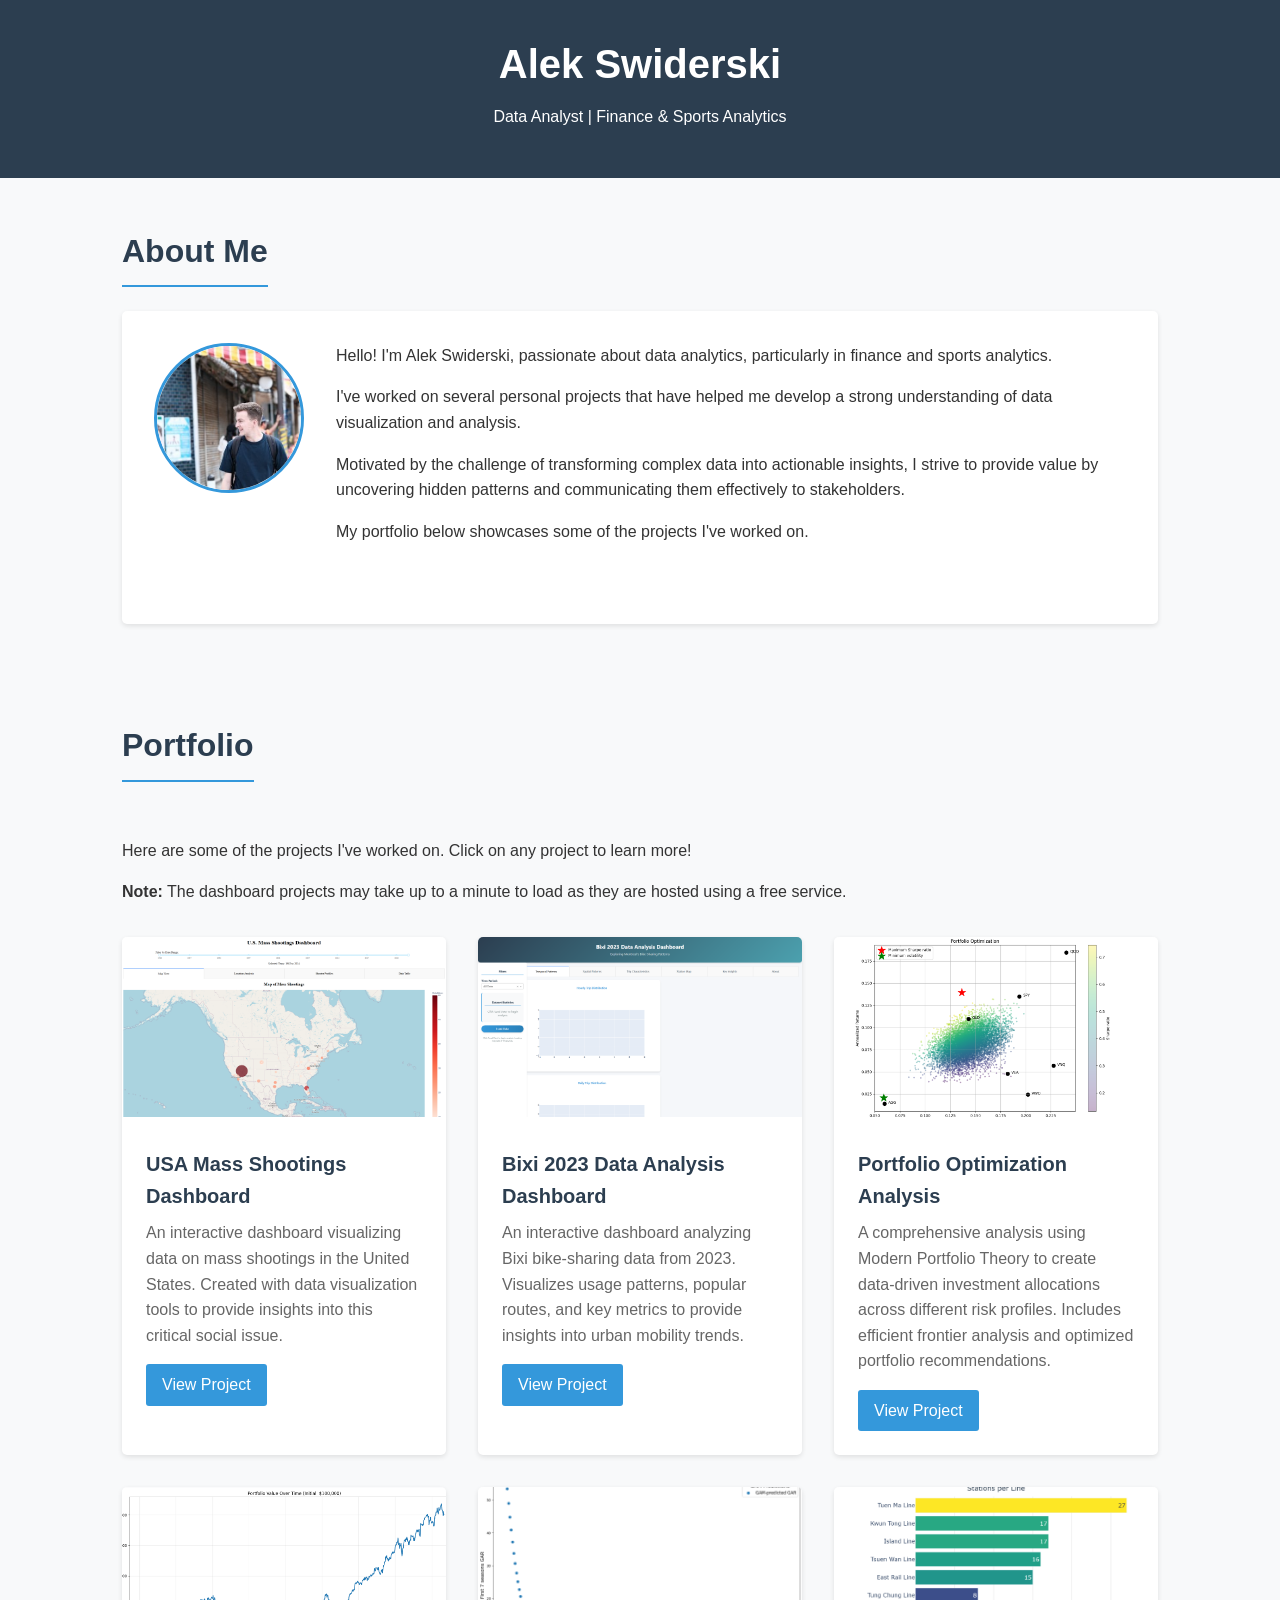
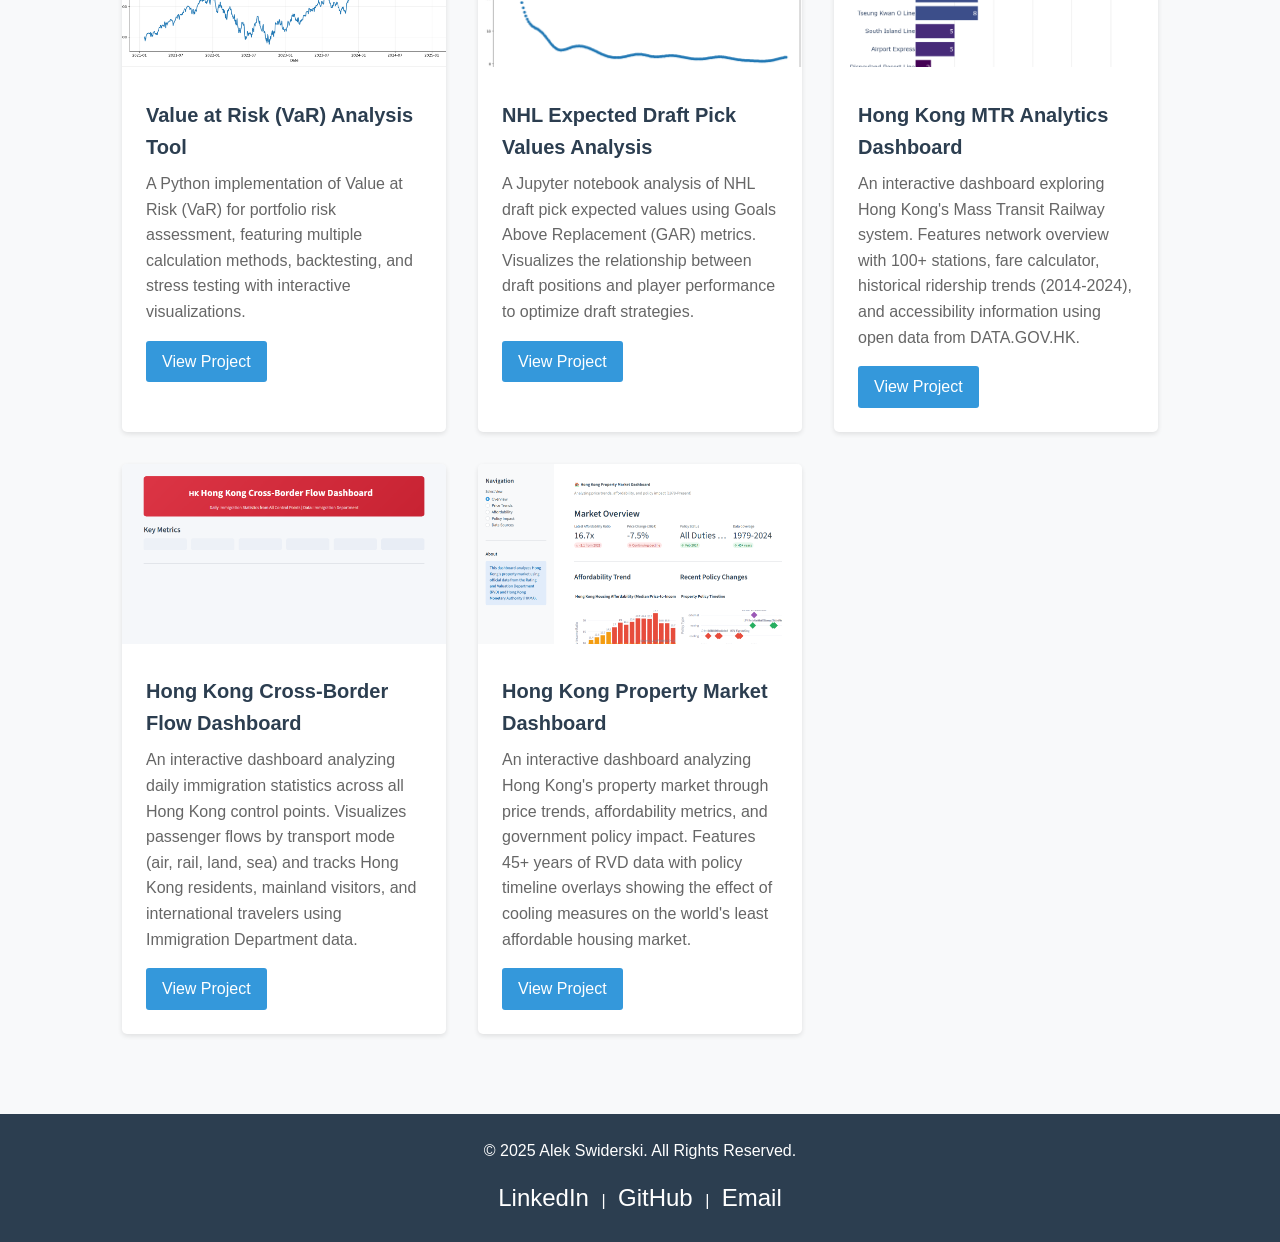
==== index.html @ 9d726a11 "Fix Streamlit Cloud deployment and update dashboard URL Unpin dependency versions for Streamlit Clou" ====
<!DOCTYPE html>

<html lang="en">

<head>

    <meta charset="UTF-8">

    <meta name="viewport" content="width=device-width, initial-scale=1.0">

    <title>Alek Swiderski - Portfolio</title>
    <!-- SEO Meta Tags -->
    <meta name="description" content="Data Analyst specializing in finance and sports analytics. Explore interactive dashboards, portfolio optimization, and NHL draft analysis projects by Alek Swiderski.">
    <meta name="keywords" content="Data Analyst, Finance Analytics, Sports Analytics, Portfolio Optimization, NHL Analysis, Data Visualization, Bixi Dashboard, Python, Data Science">
    <meta name="author" content="Alek Swiderski">

    <!-- Open Graph Meta Tags for Social Media -->
    <meta property="og:title" content="Alek Swiderski - Data Analyst Portfolio">
    <meta property="og:description" content="Data Analyst specializing in finance and sports analytics. Explore interactive dashboards and data visualization projects.">
    <meta property="og:type" content="website">
    <meta property="og:url" content="https://alekswiderski.github.io">
    <meta property="og:image" content="https://alekswiderski.github.io/me.jpeg">

    <!-- Twitter Card Meta Tags -->
    <meta name="twitter:card" content="summary">
    <meta name="twitter:title" content="Alek Swiderski - Data Analyst Portfolio">
    <meta name="twitter:description" content="Data Analyst specializing in finance and sports analytics. Explore interactive dashboards and data visualization projects.">
    <meta name="twitter:image" content="https://alekswiderski.github.io/me.jpeg">


    <style>

        /* Base styles */

        * {

            margin: 0;

            padding: 0;

            box-sizing: border-box;

        }

        

        body {

            font-family: 'Segoe UI', Tahoma, Geneva, Verdana, sans-serif;

            line-height: 1.6;

            color: #333;

            background-color: #f8f9fa;

        }

        

        header {

            background-color: #2c3e50;

            color: white;

            text-align: center;

            padding: 2rem 0;

        }

        

        .container {

            max-width: 1100px;

            margin: 0 auto;

            padding: 0 2rem;

        }

        

        section {

            padding: 3rem 0;

        }

        

        h1 {

            font-size: 2.5rem;

            margin-bottom: 0.5rem;

        }

        

        h2 {

            font-size: 2rem;

            margin-bottom: 1.5rem;

            color: #2c3e50;

            border-bottom: 2px solid #3498db;

            padding-bottom: 0.5rem;

            display: inline-block;

        }

        

        p {

            margin-bottom: 1rem;

        }

        

        /* About section */

        .about {

            background-color: white;

            border-radius: 5px;

            box-shadow: 0 2px 5px rgba(0,0,0,0.1);

            padding: 2rem;

        }

        

        .profile {

            display: flex;

            flex-direction: column;

            align-items: center;

            margin-bottom: 2rem;

        }

        

        @media (min-width: 768px) {

            .profile {

                flex-direction: row;

                align-items: flex-start;

            }

        }

        

        .profile-img {

            width: 150px;

            height: 150px;

            border-radius: 50%;

            margin-bottom: 1rem;

            object-fit: cover;

            border: 3px solid #3498db;

        }

        

        @media (min-width: 768px) {

            .profile-img {

                margin-right: 2rem;

                margin-bottom: 0;

            }

        }

        

        .profile-text {

            flex: 1;

        }

        

        /* Portfolio section */

        .portfolio {

            margin-top: 2rem;

        }

        

        .projects {

            display: grid;

            grid-template-columns: repeat(auto-fill, minmax(300px, 1fr));

            gap: 2rem;

            margin-top: 2rem;

        }

        

        .project-card {

            background-color: white;

            border-radius: 5px;

            overflow: hidden;

            box-shadow: 0 2px 5px rgba(0,0,0,0.1);

            transition: transform 0.3s ease, box-shadow 0.3s ease;

        }

        

        .project-card:hover {

            transform: translateY(-5px);

            box-shadow: 0 5px 15px rgba(0,0,0,0.1);

        }

        

        .project-img {

            width: 100%;

            height: 180px;

            object-fit: cover;

            cursor: pointer;

        }

        

        .project-info {

            padding: 1.5rem;

        }

        

        .project-title {

            font-size: 1.25rem;

            margin-bottom: 0.5rem;

            color: #2c3e50;

        }

        

        .project-desc {

            margin-bottom: 1rem;

            color: #666;

        }

        

        .project-link {

            display: inline-block;

            background-color: #3498db;

            color: white;

            padding: 0.5rem 1rem;

            border-radius: 3px;

            text-decoration: none;

            transition: background-color 0.3s ease;

        }

        

        .project-link:hover {

            background-color: #2980b9;

        }

        

        /* Footer */

        footer {

            background-color: #2c3e50;

            color: white;

            text-align: center;

            padding: 1.5rem 0;

            margin-top: 2rem;

        }

        

        .social-links {

            margin-top: 1rem;

        }

        

        .social-links a {

            color: white;

            font-size: 1.5rem;

            margin: 0 0.5rem;

            text-decoration: none;

        }

    </style>

</head>

<body>

    <header>

        <div class="container">

            <h1>Alek Swiderski</h1>

            <p>Data Analyst | Finance & Sports Analytics</p>

        </div>

    </header>

    

    <main class="container">

        <!-- About Me Section -->

        <section id="about">

            <h2>About Me</h2>

            <div class="about">

                <div class="profile">

                    <img src="me.jpeg" alt="Alek Swiderski" class="profile-img">

                    <div class="profile-text">

                        <p>Hello! I'm Alek Swiderski, passionate about data analytics, particularly in finance and sports analytics.</p>

                        <p>I've worked on several personal projects that have helped me develop a strong understanding of data visualization and analysis.</p>

                        <p>Motivated by the challenge of transforming complex data into actionable insights, I strive to provide value by uncovering hidden patterns and communicating them effectively to stakeholders.</p>

                        <p>My portfolio below showcases some of the projects I've worked on.</p>

                    </div>

                </div>

            </div>

        </section>

        

        <!-- Portfolio Section -->

        <section id="portfolio">

            <h2>Portfolio</h2>

            <div class="portfolio">

                <p>Here are some of the projects I've worked on. Click on any project to learn more!</p>

                <p><strong>Note:</strong> The dashboard projects may take up to a minute to load as they are hosted using a free service.</p>

                

                <div class="projects">

                    <!-- Project 1 -->

                    <div class="project-card">

                        <a href="https://usa-shooting-dashboard.onrender.com/">

                            <img src="usa_shooting_preview.png" alt="USA Mass Shootings Dashboard" class="project-img">

                        </a>

                        <div class="project-info">

                            <h3 class="project-title">USA Mass Shootings Dashboard</h3>

                            <p class="project-desc">An interactive dashboard visualizing data on mass shootings in the United States. Created with data visualization tools to provide insights into this critical social issue.</p>

                            <a href="https://usa-shooting-dashboard.onrender.com/" class="project-link">View Project</a>

                        </div>

                    </div>

                    

                    <!-- Project 2 -->

                    <div class="project-card">

                        <a href="https://bixi-dashboard.onrender.com/">

                            <img src="bixi_preview.png" alt="Bixi 2023 Data Analysis Dashboard" class="project-img">

                        </a>

                        <div class="project-info">

                            <h3 class="project-title">Bixi 2023 Data Analysis Dashboard</h3>

                            <p class="project-desc">An interactive dashboard analyzing Bixi bike-sharing data from 2023. Visualizes usage patterns, popular routes, and key metrics to provide insights into urban mobility trends.</p>

                            <a href="https://bixi-dashboard.onrender.com/" class="project-link">View Project</a>

                        </div>

                    </div>

                    

                    <!-- Project 3 - Portfolio Optimization -->

                    <div class="project-card">

                        <a href="portfolio-optimization.html">

                            <img src="Figure_4.png" alt="Portfolio Optimization Analysis" class="project-img">

                        </a>

                        <div class="project-info">

                            <h3 class="project-title">Portfolio Optimization Analysis</h3>

                            <p class="project-desc">A comprehensive analysis using Modern Portfolio Theory to create data-driven investment allocations across different risk profiles. Includes efficient frontier analysis and optimized portfolio recommendations.</p>

                            <a href="portfolio-optimization.html" class="project-link">View Project</a>

                        </div>

                    </div>

                    

                    <!-- Project 4 - VaR Analysis -->

                    <div class="project-card">

                        <a href="var-analysis.html">

                            <img src="var_example1.png" alt="Value at Risk Analysis Tool" class="project-img">

                        </a>

                        <div class="project-info">

                            <h3 class="project-title">Value at Risk (VaR) Analysis Tool</h3>

                            <p class="project-desc">A Python implementation of Value at Risk (VaR) for portfolio risk assessment, featuring multiple calculation methods, backtesting, and stress testing with interactive visualizations.</p>

                            <a href="var-analysis.html" class="project-link">View Project</a>

                        </div>

                    </div>

                    

                    <!-- NHL Project (Last) -->

                    <div class="project-card">

                        <a href="NHL_Expected_Pick_Values_using_GAR.html">

                            <img src="nhl_chart_2.png" alt="NHL Expected Draft Pick Values Analysis" class="project-img">

                        </a>

                        <div class="project-info">

                            <h3 class="project-title">NHL Expected Draft Pick Values Analysis</h3>

                            <p class="project-desc">A Jupyter notebook analysis of NHL draft pick expected values using Goals Above Replacement (GAR) metrics. Visualizes the relationship between draft positions and player performance to optimize draft strategies.</p>

                            <a href="NHL_Expected_Pick_Values_using_GAR.html" class="project-link">View Project</a>

                        </div>

                    </div>


                    <!-- Hong Kong MTR Dashboard -->

                    <div class="project-card">

                        <a href="https://hk-mtr-dashboard.onrender.com/">

                            <img src="mtr_preview.png" alt="Hong Kong MTR Analytics Dashboard" class="project-img">

                        </a>

                        <div class="project-info">

                            <h3 class="project-title">Hong Kong MTR Analytics Dashboard</h3>

                            <p class="project-desc">An interactive dashboard exploring Hong Kong's Mass Transit Railway system. Features network overview with 100+ stations, fare calculator, historical ridership trends (2014-2024), and accessibility information using open data from DATA.GOV.HK.</p>

                            <a href="https://hk-mtr-dashboard.onrender.com/" class="project-link">View Project</a>

                        </div>

                    </div>

                    <!-- Hong Kong Cross-Border Flow Dashboard -->

                    <div class="project-card">

                        <a href="https://hk-cross-border-dashboard.onrender.com/">

                            <img src="cross_border_preview.png" alt="Hong Kong Cross-Border Flow Dashboard" class="project-img">

                        </a>

                        <div class="project-info">

                            <h3 class="project-title">Hong Kong Cross-Border Flow Dashboard</h3>

                            <p class="project-desc">An interactive dashboard analyzing daily immigration statistics across all Hong Kong control points. Visualizes passenger flows by transport mode (air, rail, land, sea) and tracks Hong Kong residents, mainland visitors, and international travelers using Immigration Department data.</p>

                            <a href="https://hk-cross-border-dashboard.onrender.com/" class="project-link">View Project</a>

                        </div>

                    </div>

                    <!-- Hong Kong Property Market Dashboard -->

                    <div class="project-card">

                        <a href="https://alekswiderskiappio-6gsea6xfxap4xwqfjxy46p.streamlit.app/">

                            <img src="hk_property_preview.png" alt="Hong Kong Property Market Dashboard" class="project-img">

                        </a>

                        <div class="project-info">

                            <h3 class="project-title">Hong Kong Property Market Dashboard</h3>

                            <p class="project-desc">An interactive dashboard analyzing Hong Kong's property market through price trends, affordability metrics, and government policy impact. Features 45+ years of RVD data with policy timeline overlays showing the effect of cooling measures on the world's least affordable housing market.</p>

                            <a href="https://alekswiderskiappio-6gsea6xfxap4xwqfjxy46p.streamlit.app/" class="project-link">View Project</a>

                        </div>

                    </div>

                </div>

            </div>

        </section>

    </main>

    

    <footer>

        <div class="container">

            <p>© 2025 Alek Swiderski. All Rights Reserved.</p>

            <div class="social-links">

                <a href="https://www.linkedin.com/in/alek-swiderski-hurteau-61b238170/" title="LinkedIn">LinkedIn</a> |

                <a href="https://github.com/alekswiderski" title="GitHub">GitHub</a> |

                <a href="mailto:alekswiderski@gmail.com" title="Email">Email</a>

            </div>

        </div>

    </footer>

</body>

</html>
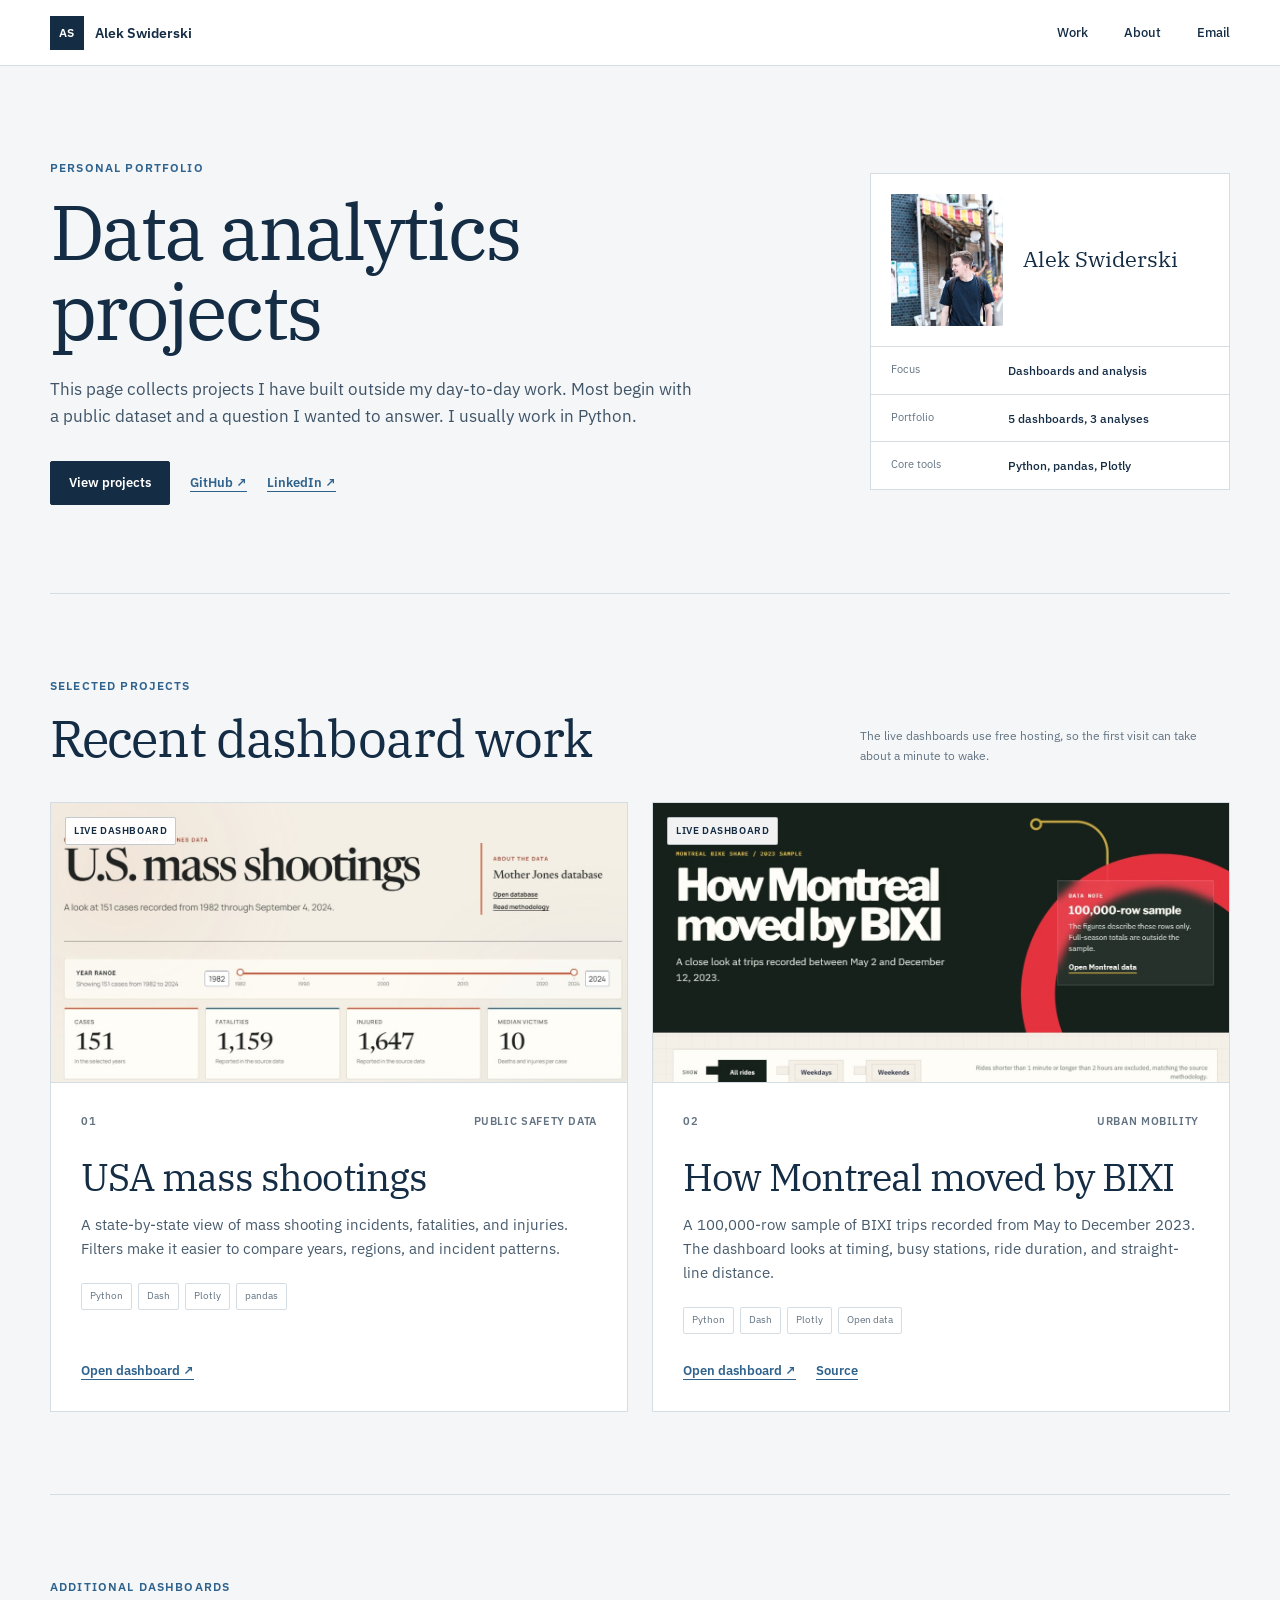
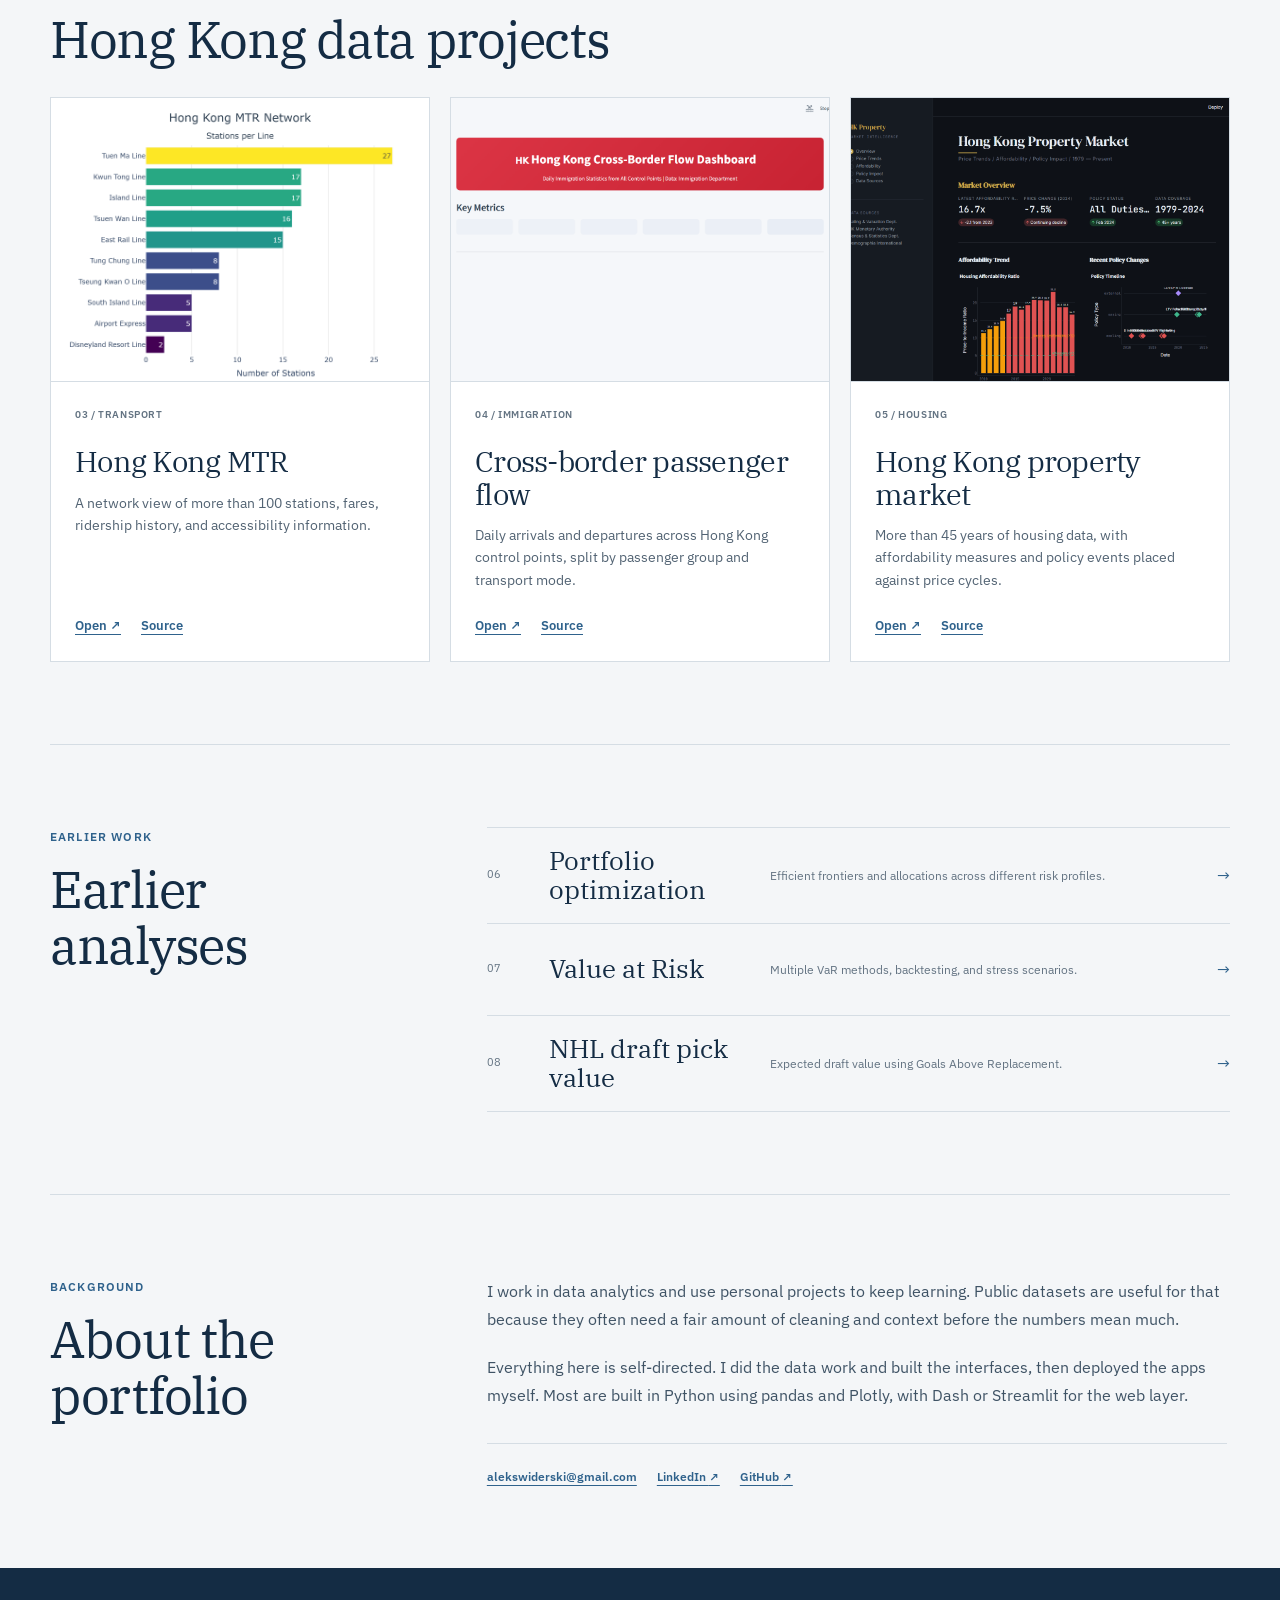
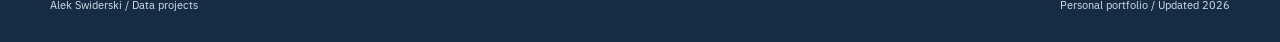
==== commit 58262ee1: "Refresh portfolio for CV" ====
--- a/index.html
+++ b/index.html
@@ -1,662 +1,233 @@
-<!DOCTYPE html>
-
+<!doctype html>
 <html lang="en">
-
 <head>
-
-    <meta charset="UTF-8">
-
-    <meta name="viewport" content="width=device-width, initial-scale=1.0">
-
-    <title>Alek Swiderski - Portfolio</title>
-    <!-- SEO Meta Tags -->
-    <meta name="description" content="Data Analyst specializing in finance and sports analytics. Explore interactive dashboards, portfolio optimization, and NHL draft analysis projects by Alek Swiderski.">
-    <meta name="keywords" content="Data Analyst, Finance Analytics, Sports Analytics, Portfolio Optimization, NHL Analysis, Data Visualization, Bixi Dashboard, Python, Data Science">
+    <meta charset="utf-8">
+    <meta name="viewport" content="width=device-width, initial-scale=1">
+    <title>Alek Swiderski | Data projects</title>
+    <meta name="description" content="Self-directed data projects by Alek Swiderski, covering public safety, transport, urban mobility, finance, housing, and sport.">
     <meta name="author" content="Alek Swiderski">
-
-    <!-- Open Graph Meta Tags for Social Media -->
-    <meta property="og:title" content="Alek Swiderski - Data Analyst Portfolio">
-    <meta property="og:description" content="Data Analyst specializing in finance and sports analytics. Explore interactive dashboards and data visualization projects.">
+    <meta name="theme-color" content="#142c44">
+    <link rel="canonical" href="https://alekswiderski.github.io/">
+
+    <meta property="og:title" content="Alek Swiderski | Data projects">
+    <meta property="og:description" content="Dashboards and analyses built from public data, mostly in Python.">
     <meta property="og:type" content="website">
-    <meta property="og:url" content="https://alekswiderski.github.io">
-    <meta property="og:image" content="https://alekswiderski.github.io/me.jpeg">
-
-    <!-- Twitter Card Meta Tags -->
-    <meta name="twitter:card" content="summary">
-    <meta name="twitter:title" content="Alek Swiderski - Data Analyst Portfolio">
-    <meta name="twitter:description" content="Data Analyst specializing in finance and sports analytics. Explore interactive dashboards and data visualization projects.">
-    <meta name="twitter:image" content="https://alekswiderski.github.io/me.jpeg">
-
-
-    <style>
-
-        /* Base styles */
-
-        * {
-
-            margin: 0;
-
-            padding: 0;
-
-            box-sizing: border-box;
-
-        }
-
-        
-
-        body {
-
-            font-family: 'Segoe UI', Tahoma, Geneva, Verdana, sans-serif;
-
-            line-height: 1.6;
-
-            color: #333;
-
-            background-color: #f8f9fa;
-
-        }
-
-        
-
-        header {
-
-            background-color: #2c3e50;
-
-            color: white;
-
-            text-align: center;
-
-            padding: 2rem 0;
-
-        }
-
-        
-
-        .container {
-
-            max-width: 1100px;
-
-            margin: 0 auto;
-
-            padding: 0 2rem;
-
-        }
-
-        
-
-        section {
-
-            padding: 3rem 0;
-
-        }
-
-        
-
-        h1 {
-
-            font-size: 2.5rem;
-
-            margin-bottom: 0.5rem;
-
-        }
-
-        
-
-        h2 {
-
-            font-size: 2rem;
-
-            margin-bottom: 1.5rem;
-
-            color: #2c3e50;
-
-            border-bottom: 2px solid #3498db;
-
-            padding-bottom: 0.5rem;
-
-            display: inline-block;
-
-        }
-
-        
-
-        p {
-
-            margin-bottom: 1rem;
-
-        }
-
-        
-
-        /* About section */
-
-        .about {
-
-            background-color: white;
-
-            border-radius: 5px;
-
-            box-shadow: 0 2px 5px rgba(0,0,0,0.1);
-
-            padding: 2rem;
-
-        }
-
-        
-
-        .profile {
-
-            display: flex;
-
-            flex-direction: column;
-
-            align-items: center;
-
-            margin-bottom: 2rem;
-
-        }
-
-        
-
-        @media (min-width: 768px) {
-
-            .profile {
-
-                flex-direction: row;
-
-                align-items: flex-start;
-
-            }
-
-        }
-
-        
-
-        .profile-img {
-
-            width: 150px;
-
-            height: 150px;
-
-            border-radius: 50%;
-
-            margin-bottom: 1rem;
-
-            object-fit: cover;
-
-            border: 3px solid #3498db;
-
-        }
-
-        
-
-        @media (min-width: 768px) {
-
-            .profile-img {
-
-                margin-right: 2rem;
-
-                margin-bottom: 0;
-
-            }
-
-        }
-
-        
-
-        .profile-text {
-
-            flex: 1;
-
-        }
-
-        
-
-        /* Portfolio section */
-
-        .portfolio {
-
-            margin-top: 2rem;
-
-        }
-
-        
-
-        .projects {
-
-            display: grid;
-
-            grid-template-columns: repeat(auto-fill, minmax(300px, 1fr));
-
-            gap: 2rem;
-
-            margin-top: 2rem;
-
-        }
-
-        
-
-        .project-card {
-
-            background-color: white;
-
-            border-radius: 5px;
-
-            overflow: hidden;
-
-            box-shadow: 0 2px 5px rgba(0,0,0,0.1);
-
-            transition: transform 0.3s ease, box-shadow 0.3s ease;
-
-        }
-
-        
-
-        .project-card:hover {
-
-            transform: translateY(-5px);
-
-            box-shadow: 0 5px 15px rgba(0,0,0,0.1);
-
-        }
-
-        
-
-        .project-img {
-
-            width: 100%;
-
-            height: 180px;
-
-            object-fit: cover;
-
-            cursor: pointer;
-
-        }
-
-        
-
-        .project-info {
-
-            padding: 1.5rem;
-
-        }
-
-        
-
-        .project-title {
-
-            font-size: 1.25rem;
-
-            margin-bottom: 0.5rem;
-
-            color: #2c3e50;
-
-        }
-
-        
-
-        .project-desc {
-
-            margin-bottom: 1rem;
-
-            color: #666;
-
-        }
-
-        
-
-        .project-link {
-
-            display: inline-block;
-
-            background-color: #3498db;
-
-            color: white;
-
-            padding: 0.5rem 1rem;
-
-            border-radius: 3px;
-
-            text-decoration: none;
-
-            transition: background-color 0.3s ease;
-
-        }
-
-        
-
-        .project-link:hover {
-
-            background-color: #2980b9;
-
-        }
-
-        
-
-        /* Footer */
-
-        footer {
-
-            background-color: #2c3e50;
-
-            color: white;
-
-            text-align: center;
-
-            padding: 1.5rem 0;
-
-            margin-top: 2rem;
-
-        }
-
-        
-
-        .social-links {
-
-            margin-top: 1rem;
-
-        }
-
-        
-
-        .social-links a {
-
-            color: white;
-
-            font-size: 1.5rem;
-
-            margin: 0 0.5rem;
-
-            text-decoration: none;
-
-        }
-
-    </style>
-
+    <meta property="og:url" content="https://alekswiderski.github.io/">
+    <meta property="og:image" content="https://alekswiderski.github.io/bixi_preview.png">
+
+    <link rel="preconnect" href="https://fonts.googleapis.com">
+    <link rel="preconnect" href="https://fonts.gstatic.com" crossorigin>
+    <link href="https://fonts.googleapis.com/css2?family=IBM+Plex+Sans:wght@400;500;600&family=IBM+Plex+Serif:wght@400;500&display=swap" rel="stylesheet">
+    <link rel="stylesheet" href="styles.css">
 </head>
-
 <body>
-
-    <header>
-
-        <div class="container">
-
-            <h1>Alek Swiderski</h1>
-
-            <p>Data Analyst | Finance & Sports Analytics</p>
-
-        </div>
-
+    <a class="skip-link" href="#work">Skip to selected work</a>
+
+    <header class="site-header">
+        <a class="wordmark" href="#top" aria-label="Alek Swiderski, back to top">
+            <span class="wordmark-mark">AS</span>
+            <span>Alek Swiderski</span>
+        </a>
+        <nav class="site-nav" aria-label="Primary navigation">
+            <a href="#work">Work</a>
+            <a href="#about">About</a>
+            <a href="mailto:alekswiderski@gmail.com">Email</a>
+        </nav>
     </header>
 
-    
-
-    <main class="container">
-
-        <!-- About Me Section -->
-
-        <section id="about">
-
-            <h2>About Me</h2>
-
-            <div class="about">
-
-                <div class="profile">
-
-                    <img src="me.jpeg" alt="Alek Swiderski" class="profile-img">
-
-                    <div class="profile-text">
-
-                        <p>Hello! I'm Alek Swiderski, passionate about data analytics, particularly in finance and sports analytics.</p>
-
-                        <p>I've worked on several personal projects that have helped me develop a strong understanding of data visualization and analysis.</p>
-
-                        <p>Motivated by the challenge of transforming complex data into actionable insights, I strive to provide value by uncovering hidden patterns and communicating them effectively to stakeholders.</p>
-
-                        <p>My portfolio below showcases some of the projects I've worked on.</p>
-
-                    </div>
-
-                </div>
-
-            </div>
-
-        </section>
-
-        
-
-        <!-- Portfolio Section -->
-
-        <section id="portfolio">
-
-            <h2>Portfolio</h2>
-
-            <div class="portfolio">
-
-                <p>Here are some of the projects I've worked on. Click on any project to learn more!</p>
-
-                <p><strong>Note:</strong> The dashboard projects may take up to a minute to load as they are hosted using a free service.</p>
-
-                
-
-                <div class="projects">
-
-                    <!-- Project 1 -->
-
-                    <div class="project-card">
-
-                        <a href="https://usa-shooting-dashboard.onrender.com/">
-
-                            <img src="usa_shooting_preview.png" alt="USA Mass Shootings Dashboard" class="project-img">
-
-                        </a>
-
-                        <div class="project-info">
-
-                            <h3 class="project-title">USA Mass Shootings Dashboard</h3>
-
-                            <p class="project-desc">An interactive dashboard visualizing data on mass shootings in the United States. Created with data visualization tools to provide insights into this critical social issue.</p>
-
-                            <a href="https://usa-shooting-dashboard.onrender.com/" class="project-link">View Project</a>
-
-                        </div>
-
-                    </div>
-
-                    
-
-                    <!-- Project 2 -->
-
-                    <div class="project-card">
-
-                        <a href="https://bixi-dashboard.onrender.com/">
-
-                            <img src="bixi_preview.png" alt="Bixi 2023 Data Analysis Dashboard" class="project-img">
-
-                        </a>
-
-                        <div class="project-info">
-
-                            <h3 class="project-title">Bixi 2023 Data Analysis Dashboard</h3>
-
-                            <p class="project-desc">An interactive dashboard analyzing Bixi bike-sharing data from 2023. Visualizes usage patterns, popular routes, and key metrics to provide insights into urban mobility trends.</p>
-
-                            <a href="https://bixi-dashboard.onrender.com/" class="project-link">View Project</a>
-
-                        </div>
-
-                    </div>
-
-                    
-
-                    <!-- Project 3 - Portfolio Optimization -->
-
-                    <div class="project-card">
-
-                        <a href="portfolio-optimization.html">
-
-                            <img src="Figure_4.png" alt="Portfolio Optimization Analysis" class="project-img">
-
-                        </a>
-
-                        <div class="project-info">
-
-                            <h3 class="project-title">Portfolio Optimization Analysis</h3>
-
-                            <p class="project-desc">A comprehensive analysis using Modern Portfolio Theory to create data-driven investment allocations across different risk profiles. Includes efficient frontier analysis and optimized portfolio recommendations.</p>
-
-                            <a href="portfolio-optimization.html" class="project-link">View Project</a>
-
-                        </div>
-
-                    </div>
-
-                    
-
-                    <!-- Project 4 - VaR Analysis -->
-
-                    <div class="project-card">
-
-                        <a href="var-analysis.html">
-
-                            <img src="var_example1.png" alt="Value at Risk Analysis Tool" class="project-img">
-
-                        </a>
-
-                        <div class="project-info">
-
-                            <h3 class="project-title">Value at Risk (VaR) Analysis Tool</h3>
-
-                            <p class="project-desc">A Python implementation of Value at Risk (VaR) for portfolio risk assessment, featuring multiple calculation methods, backtesting, and stress testing with interactive visualizations.</p>
-
-                            <a href="var-analysis.html" class="project-link">View Project</a>
-
-                        </div>
-
-                    </div>
-
-                    
-
-                    <!-- NHL Project (Last) -->
-
-                    <div class="project-card">
-
-                        <a href="NHL_Expected_Pick_Values_using_GAR.html">
-
-                            <img src="nhl_chart_2.png" alt="NHL Expected Draft Pick Values Analysis" class="project-img">
-
-                        </a>
-
-                        <div class="project-info">
-
-                            <h3 class="project-title">NHL Expected Draft Pick Values Analysis</h3>
-
-                            <p class="project-desc">A Jupyter notebook analysis of NHL draft pick expected values using Goals Above Replacement (GAR) metrics. Visualizes the relationship between draft positions and player performance to optimize draft strategies.</p>
-
-                            <a href="NHL_Expected_Pick_Values_using_GAR.html" class="project-link">View Project</a>
-
-                        </div>
-
-                    </div>
-
-
-                    <!-- Hong Kong MTR Dashboard -->
-
-                    <div class="project-card">
-
-                        <a href="https://hk-mtr-dashboard.onrender.com/">
-
-                            <img src="mtr_preview.png" alt="Hong Kong MTR Analytics Dashboard" class="project-img">
-
-                        </a>
-
-                        <div class="project-info">
-
-                            <h3 class="project-title">Hong Kong MTR Analytics Dashboard</h3>
-
-                            <p class="project-desc">An interactive dashboard exploring Hong Kong's Mass Transit Railway system. Features network overview with 100+ stations, fare calculator, historical ridership trends (2014-2024), and accessibility information using open data from DATA.GOV.HK.</p>
-
-                            <a href="https://hk-mtr-dashboard.onrender.com/" class="project-link">View Project</a>
-
-                        </div>
-
-                    </div>
-
-                    <!-- Hong Kong Cross-Border Flow Dashboard -->
-
-                    <div class="project-card">
-
-                        <a href="https://hk-cross-border-dashboard.onrender.com/">
-
-                            <img src="cross_border_preview.png" alt="Hong Kong Cross-Border Flow Dashboard" class="project-img">
-
-                        </a>
-
-                        <div class="project-info">
-
-                            <h3 class="project-title">Hong Kong Cross-Border Flow Dashboard</h3>
-
-                            <p class="project-desc">An interactive dashboard analyzing daily immigration statistics across all Hong Kong control points. Visualizes passenger flows by transport mode (air, rail, land, sea) and tracks Hong Kong residents, mainland visitors, and international travelers using Immigration Department data.</p>
-
-                            <a href="https://hk-cross-border-dashboard.onrender.com/" class="project-link">View Project</a>
-
-                        </div>
-
-                    </div>
-
-                    <!-- Hong Kong Property Market Dashboard -->
-
-                    <div class="project-card">
-
-                        <a href="https://alekswiderskiappio-6gsea6xfxap4xwqfjxy46p.streamlit.app/">
-
-                            <img src="hk_property_preview.png" alt="Hong Kong Property Market Dashboard" class="project-img">
-
-                        </a>
-
-                        <div class="project-info">
-
-                            <h3 class="project-title">Hong Kong Property Market Dashboard</h3>
-
-                            <p class="project-desc">An interactive dashboard analyzing Hong Kong's property market through price trends, affordability metrics, and government policy impact. Features 45+ years of RVD data with policy timeline overlays showing the effect of cooling measures on the world's least affordable housing market.</p>
-
-                            <a href="https://alekswiderskiappio-6gsea6xfxap4xwqfjxy46p.streamlit.app/" class="project-link">View Project</a>
-
-                        </div>
-
-                    </div>
-
-                </div>
-
-            </div>
-
-        </section>
-
+    <main id="top">
+        <section class="hero" aria-labelledby="hero-title">
+            <div class="hero-copy">
+                <p class="eyebrow">Personal portfolio</p>
+                <h1 id="hero-title">Data analytics projects</h1>
+                <p class="hero-intro">
+                    This page collects projects I have built outside my day-to-day work. Most begin with a public dataset and a question I wanted to answer. I usually work in Python.
+                </p>
+                <div class="hero-actions">
+                    <a class="button button-primary" href="#work">View projects</a>
+                    <a class="text-link" href="https://github.com/alekswiderski" target="_blank" rel="noopener noreferrer">GitHub <span aria-hidden="true">↗</span></a>
+                    <a class="text-link" href="https://www.linkedin.com/in/alek-swiderski-hurteau-61b238170/" target="_blank" rel="noopener noreferrer">LinkedIn <span aria-hidden="true">↗</span></a>
+                </div>
+            </div>
+
+            <aside class="profile-panel" aria-label="Portfolio summary">
+                <div class="portrait-wrap">
+                    <img src="me.jpeg" alt="Alek Swiderski" width="333" height="500" fetchpriority="high">
+                    <span class="portrait-label">Alek Swiderski</span>
+                </div>
+                <dl class="quick-facts">
+                    <div>
+                        <dt>Focus</dt>
+                        <dd>Dashboards and analysis</dd>
+                    </div>
+                    <div>
+                        <dt>Portfolio</dt>
+                        <dd>5 dashboards, 3 analyses</dd>
+                    </div>
+                    <div>
+                        <dt>Core tools</dt>
+                        <dd>Python, pandas, Plotly</dd>
+                    </div>
+                </dl>
+            </aside>
+        </section>
+
+        <section class="work-section" id="work" aria-labelledby="work-title">
+            <div class="section-heading">
+                <div>
+                    <p class="eyebrow">Selected projects</p>
+                    <h2 id="work-title">Recent dashboard work</h2>
+                </div>
+                <p class="section-note">The live dashboards use free hosting, so the first visit can take about a minute to wake.</p>
+            </div>
+
+            <div class="featured-grid">
+                <article class="featured-card featured-card-shootings">
+                    <a class="project-image-link" href="https://usa-shooting-dashboard.onrender.com/" target="_blank" rel="noopener noreferrer" aria-label="Open the USA mass shootings dashboard">
+                        <img src="usa_shooting_preview.png?v=20260714" alt="Overview of the USA mass shootings dashboard" width="1234" height="712" loading="lazy" decoding="async">
+                        <span class="live-stamp">Live dashboard</span>
+                    </a>
+                    <div class="featured-body">
+                        <div class="project-meta">
+                            <span>01</span>
+                            <span>Public safety data</span>
+                        </div>
+                        <h3>USA mass shootings</h3>
+                        <p>A state-by-state view of mass shooting incidents, fatalities, and injuries. Filters make it easier to compare years, regions, and incident patterns.</p>
+                        <ul class="tag-list" aria-label="Technologies used">
+                            <li>Python</li><li>Dash</li><li>Plotly</li><li>pandas</li>
+                        </ul>
+                        <a class="project-link" href="https://usa-shooting-dashboard.onrender.com/" target="_blank" rel="noopener noreferrer">Open dashboard <span aria-hidden="true">↗</span></a>
+                    </div>
+                </article>
+
+                <article class="featured-card featured-card-bixi">
+                    <a class="project-image-link" href="https://bixi-dashboard.onrender.com/" target="_blank" rel="noopener noreferrer" aria-label="Open the BIXI dashboard">
+                        <img src="bixi_preview.png?v=20260714" alt="Overview of the BIXI trip dashboard" width="1234" height="712" loading="lazy" decoding="async">
+                        <span class="live-stamp">Live dashboard</span>
+                    </a>
+                    <div class="featured-body">
+                        <div class="project-meta">
+                            <span>02</span>
+                            <span>Urban mobility</span>
+                        </div>
+                        <h3>How Montreal moved by BIXI</h3>
+                        <p>A 100,000-row sample of BIXI trips recorded from May to December 2023. The dashboard looks at timing, busy stations, ride duration, and straight-line distance.</p>
+                        <ul class="tag-list" aria-label="Technologies used">
+                            <li>Python</li><li>Dash</li><li>Plotly</li><li>Open data</li>
+                        </ul>
+                        <div class="project-actions">
+                            <a class="project-link" href="https://bixi-dashboard.onrender.com/" target="_blank" rel="noopener noreferrer">Open dashboard <span aria-hidden="true">↗</span></a>
+                            <a class="source-link" href="https://github.com/AlekSwiderski/bixi_dashboard" target="_blank" rel="noopener noreferrer">Source</a>
+                        </div>
+                    </div>
+                </article>
+            </div>
+        </section>
+
+        <section class="project-section" aria-labelledby="dashboards-title">
+            <div class="section-heading compact-heading">
+                <div>
+                    <p class="eyebrow">Additional dashboards</p>
+                    <h2 id="dashboards-title">Hong Kong data projects</h2>
+                </div>
+            </div>
+
+            <div class="project-grid">
+                <article class="project-card">
+                    <a class="card-image" href="https://hk-mtr-dashboard.onrender.com/" target="_blank" rel="noopener noreferrer" aria-label="Open the Hong Kong MTR dashboard">
+                        <img src="mtr_preview.png" alt="Hong Kong MTR network dashboard" width="1600" height="1200" loading="lazy" decoding="async">
+                    </a>
+                    <div class="card-body">
+                        <p class="card-number">03 / Transport</p>
+                        <h3>Hong Kong MTR</h3>
+                        <p>A network view of more than 100 stations, fares, ridership history, and accessibility information.</p>
+                        <div class="project-actions">
+                            <a class="project-link" href="https://hk-mtr-dashboard.onrender.com/" target="_blank" rel="noopener noreferrer">Open <span aria-hidden="true">↗</span></a>
+                            <a class="source-link" href="https://github.com/AlekSwiderski/hk-mtr-dashboard" target="_blank" rel="noopener noreferrer">Source</a>
+                        </div>
+                    </div>
+                </article>
+
+                <article class="project-card">
+                    <a class="card-image" href="https://hk-cross-border-dashboard.onrender.com/" target="_blank" rel="noopener noreferrer" aria-label="Open the Hong Kong cross-border dashboard">
+                        <img src="cross_border_preview.png" alt="Hong Kong passenger flow dashboard" width="1200" height="800" loading="lazy" decoding="async">
+                    </a>
+                    <div class="card-body">
+                        <p class="card-number">04 / Immigration</p>
+                        <h3>Cross-border passenger flow</h3>
+                        <p>Daily arrivals and departures across Hong Kong control points, split by passenger group and transport mode.</p>
+                        <div class="project-actions">
+                            <a class="project-link" href="https://hk-cross-border-dashboard.onrender.com/" target="_blank" rel="noopener noreferrer">Open <span aria-hidden="true">↗</span></a>
+                            <a class="source-link" href="https://github.com/AlekSwiderski/hk-cross-border-dashboard" target="_blank" rel="noopener noreferrer">Source</a>
+                        </div>
+                    </div>
+                </article>
+
+                <article class="project-card">
+                    <a class="card-image" href="https://alekswiderskiappio-6gsea6xfxap4xwqfjxy46p.streamlit.app/" target="_blank" rel="noopener noreferrer" aria-label="Open the Hong Kong property market dashboard">
+                        <img src="hk_property_preview.png" alt="Hong Kong property market dashboard" width="1280" height="900" loading="lazy" decoding="async">
+                    </a>
+                    <div class="card-body">
+                        <p class="card-number">05 / Housing</p>
+                        <h3>Hong Kong property market</h3>
+                        <p>More than 45 years of housing data, with affordability measures and policy events placed against price cycles.</p>
+                        <div class="project-actions">
+                            <a class="project-link" href="https://alekswiderskiappio-6gsea6xfxap4xwqfjxy46p.streamlit.app/" target="_blank" rel="noopener noreferrer">Open <span aria-hidden="true">↗</span></a>
+                            <a class="source-link" href="https://github.com/alekswiderski/alekswiderski.github.io/tree/main/hk-property-dashboard" target="_blank" rel="noopener noreferrer">Source</a>
+                        </div>
+                    </div>
+                </article>
+            </div>
+        </section>
+
+        <section class="archive-section" aria-labelledby="archive-title">
+            <div class="archive-heading">
+                <p class="eyebrow">Earlier work</p>
+                <h2 id="archive-title">Earlier analyses</h2>
+            </div>
+            <div class="archive-list">
+                <a class="archive-item" href="portfolio-optimization.html">
+                    <span class="archive-number">06</span>
+                    <span class="archive-name">Portfolio optimization</span>
+                    <span class="archive-desc">Efficient frontiers and allocations across different risk profiles.</span>
+                    <span class="archive-arrow" aria-hidden="true">→</span>
+                </a>
+                <a class="archive-item" href="var-analysis.html">
+                    <span class="archive-number">07</span>
+                    <span class="archive-name">Value at Risk</span>
+                    <span class="archive-desc">Multiple VaR methods, backtesting, and stress scenarios.</span>
+                    <span class="archive-arrow" aria-hidden="true">→</span>
+                </a>
+                <a class="archive-item" href="NHL_Expected_Pick_Values_using_GAR.html">
+                    <span class="archive-number">08</span>
+                    <span class="archive-name">NHL draft pick value</span>
+                    <span class="archive-desc">Expected draft value using Goals Above Replacement.</span>
+                    <span class="archive-arrow" aria-hidden="true">→</span>
+                </a>
+            </div>
+        </section>
+
+        <section class="about-section" id="about" aria-labelledby="about-title">
+            <div class="about-label">
+                <p class="eyebrow">Background</p>
+                <h2 id="about-title">About the portfolio</h2>
+            </div>
+            <div class="about-copy">
+                <p>I work in data analytics and use personal projects to keep learning. Public datasets are useful for that because they often need a fair amount of cleaning and context before the numbers mean much.</p>
+                <p>Everything here is self-directed. I did the data work and built the interfaces, then deployed the apps myself. Most are built in Python using pandas and Plotly, with Dash or Streamlit for the web layer.</p>
+                <div class="contact-row">
+                    <a href="mailto:alekswiderski@gmail.com">alekswiderski@gmail.com</a>
+                    <a href="https://www.linkedin.com/in/alek-swiderski-hurteau-61b238170/" target="_blank" rel="noopener noreferrer">LinkedIn <span aria-hidden="true">↗</span></a>
+                    <a href="https://github.com/alekswiderski" target="_blank" rel="noopener noreferrer">GitHub <span aria-hidden="true">↗</span></a>
+                </div>
+            </div>
+        </section>
     </main>
 
-    
-
-    <footer>
-
-        <div class="container">
-
-            <p>© 2025 Alek Swiderski. All Rights Reserved.</p>
-
-            <div class="social-links">
-
-                <a href="https://www.linkedin.com/in/alek-swiderski-hurteau-61b238170/" title="LinkedIn">LinkedIn</a> |
-
-                <a href="https://github.com/alekswiderski" title="GitHub">GitHub</a> |
-
-                <a href="mailto:alekswiderski@gmail.com" title="Email">Email</a>
-
-            </div>
-
-        </div>
-
+    <footer class="site-footer">
+        <p>Alek Swiderski / Data projects</p>
+        <p>Personal portfolio / Updated 2026</p>
     </footer>
-
 </body>
-
-</html>+</html>
--- a/styles.css
+++ b/styles.css
@@ -0,0 +1,407 @@
+:root {
+    --navy: #142c44;
+    --blue: #2f628c;
+    --text: #25394b;
+    --muted: #637382;
+    --background: #f4f6f8;
+    --surface: #ffffff;
+    --soft-blue: #eaf0f5;
+    --line: #d5dde4;
+    --serif: "IBM Plex Serif", Georgia, serif;
+    --sans: "IBM Plex Sans", "Helvetica Neue", sans-serif;
+}
+
+* { box-sizing: border-box; }
+html { scroll-behavior: smooth; }
+
+body {
+    margin: 0;
+    color: var(--text);
+    background: var(--background);
+    font-family: var(--sans);
+    font-size: 16px;
+    line-height: 1.65;
+    -webkit-font-smoothing: antialiased;
+}
+
+img { display: block; max-width: 100%; }
+a { color: inherit; }
+h1, h2, h3, p { margin-top: 0; }
+
+.skip-link {
+    position: fixed;
+    top: 10px;
+    left: 10px;
+    z-index: 100;
+    padding: 9px 12px;
+    color: white;
+    background: var(--navy);
+    transform: translateY(-160%);
+}
+.skip-link:focus { transform: translateY(0); }
+
+.site-header {
+    position: sticky;
+    top: 0;
+    z-index: 50;
+    display: flex;
+    justify-content: space-between;
+    align-items: center;
+    min-height: 66px;
+    padding: 0 max(24px, calc((100vw - 1180px) / 2));
+    border-bottom: 1px solid var(--line);
+    background: rgba(255, 255, 255, 0.96);
+}
+
+.wordmark {
+    display: inline-flex;
+    align-items: center;
+    gap: 11px;
+    color: var(--navy);
+    font-size: 0.9rem;
+    font-weight: 600;
+    text-decoration: none;
+}
+
+.wordmark-mark {
+    display: grid;
+    place-items: center;
+    width: 34px;
+    height: 34px;
+    color: white;
+    background: var(--navy);
+    font-size: 0.72rem;
+    letter-spacing: 0.02em;
+}
+
+.site-nav { display: flex; gap: clamp(18px, 3vw, 36px); }
+.site-nav a {
+    color: var(--navy);
+    font-size: 0.82rem;
+    font-weight: 500;
+    text-decoration: none;
+}
+.site-nav a:hover { text-decoration: underline; text-underline-offset: 4px; }
+
+.hero {
+    display: grid;
+    grid-template-columns: minmax(0, 1fr) 360px;
+    gap: clamp(50px, 8vw, 110px);
+    align-items: center;
+    width: min(1180px, calc(100% - 48px));
+    margin: 0 auto;
+    padding: 92px 0 88px;
+}
+
+.hero-copy { max-width: 710px; }
+
+.eyebrow {
+    margin: 0 0 15px;
+    color: var(--blue);
+    font-size: 0.72rem;
+    font-weight: 600;
+    letter-spacing: 0.1em;
+    text-transform: uppercase;
+}
+
+h1 {
+    margin-bottom: 24px;
+    color: var(--navy);
+    font-family: var(--serif);
+    font-size: clamp(3.1rem, 6vw, 5.5rem);
+    font-weight: 400;
+    line-height: 1.04;
+    letter-spacing: -0.035em;
+}
+h1 em { color: inherit; font-style: normal; }
+
+.hero-intro {
+    max-width: 650px;
+    margin-bottom: 30px;
+    color: #405467;
+    font-size: clamp(1.03rem, 1.3vw, 1.18rem);
+}
+
+.hero-actions, .project-actions, .contact-row {
+    display: flex;
+    align-items: center;
+    flex-wrap: wrap;
+    gap: 20px;
+}
+
+.button {
+    display: inline-flex;
+    align-items: center;
+    min-height: 44px;
+    padding: 0 18px;
+    border: 1px solid var(--navy);
+    border-radius: 2px;
+    font-size: 0.82rem;
+    font-weight: 600;
+    text-decoration: none;
+}
+.button-primary { color: white; background: var(--navy); }
+.button-primary:hover { background: #1e4567; }
+
+.text-link, .project-link, .source-link {
+    color: var(--blue);
+    font-size: 0.82rem;
+    font-weight: 600;
+    text-underline-offset: 4px;
+}
+
+.profile-panel {
+    border: 1px solid var(--line);
+    background: var(--surface);
+}
+
+.portrait-wrap {
+    display: grid;
+    grid-template-columns: 112px 1fr;
+    gap: 20px;
+    align-items: center;
+    padding: 20px;
+    border-bottom: 1px solid var(--line);
+}
+
+.portrait-wrap img {
+    width: 112px;
+    height: 132px;
+    object-fit: cover;
+    object-position: center 42%;
+}
+
+.portrait-label {
+    color: var(--navy);
+    font-family: var(--serif);
+    font-size: 1.35rem;
+}
+
+.quick-facts { margin: 0; }
+.quick-facts div {
+    display: grid;
+    grid-template-columns: 105px 1fr;
+    gap: 12px;
+    padding: 13px 20px;
+    border-bottom: 1px solid var(--line);
+}
+.quick-facts div:last-child { border-bottom: 0; }
+.quick-facts dt { color: var(--muted); font-size: 0.7rem; }
+.quick-facts dd { margin: 0; color: var(--navy); font-size: 0.78rem; font-weight: 500; }
+
+.work-section, .project-section, .archive-section, .about-section {
+    width: min(1180px, calc(100% - 48px));
+    margin: 0 auto;
+    padding: 82px 0;
+    border-top: 1px solid var(--line);
+}
+
+.section-heading {
+    display: flex;
+    justify-content: space-between;
+    align-items: end;
+    gap: 40px;
+    margin-bottom: 36px;
+}
+
+.section-heading h2, .archive-heading h2, .about-label h2 {
+    margin: 0;
+    color: var(--navy);
+    font-family: var(--serif);
+    font-size: clamp(2.25rem, 4vw, 3.6rem);
+    font-weight: 400;
+    line-height: 1.1;
+    letter-spacing: -0.025em;
+}
+
+.section-note { max-width: 370px; margin: 0; color: var(--muted); font-size: 0.78rem; }
+
+.featured-grid {
+    display: grid;
+    grid-template-columns: repeat(2, minmax(0, 1fr));
+    gap: 24px;
+}
+
+.featured-card, .project-card {
+    display: flex;
+    min-width: 0;
+    flex-direction: column;
+    border: 1px solid var(--line);
+    background: var(--surface);
+}
+
+.project-image-link, .card-image {
+    position: relative;
+    display: block;
+    overflow: hidden;
+    border-bottom: 1px solid var(--line);
+    background: var(--soft-blue);
+}
+.project-image-link { height: 280px; }
+.project-image-link img, .card-image img {
+    width: 100%;
+    height: 100%;
+    object-fit: cover;
+    object-position: center top;
+    transition: transform 220ms ease;
+}
+.project-image-link:hover img, .card-image:hover img { transform: scale(1.015); }
+
+.live-stamp {
+    position: absolute;
+    top: 14px;
+    left: 14px;
+    padding: 5px 8px;
+    border: 1px solid rgba(20, 44, 68, 0.25);
+    border-radius: 2px;
+    color: var(--navy);
+    background: rgba(255, 255, 255, 0.94);
+    font-size: 0.62rem;
+    font-weight: 600;
+    letter-spacing: 0.06em;
+    text-transform: uppercase;
+}
+
+.featured-body {
+    display: flex;
+    flex: 1;
+    flex-direction: column;
+    padding: 30px;
+}
+
+.project-meta {
+    display: flex;
+    justify-content: space-between;
+    gap: 18px;
+    margin-bottom: 26px;
+    color: var(--muted);
+    font-size: 0.66rem;
+    font-weight: 600;
+    letter-spacing: 0.06em;
+    text-transform: uppercase;
+}
+
+.featured-body h3, .card-body h3 {
+    margin-bottom: 14px;
+    color: var(--navy);
+    font-family: var(--serif);
+    font-size: clamp(2rem, 3vw, 3rem);
+    font-weight: 400;
+    line-height: 1.1;
+    letter-spacing: -0.025em;
+}
+
+.featured-body > p { margin-bottom: 22px; color: #475b6c; font-size: 0.91rem; }
+
+.tag-list {
+    display: flex;
+    flex-wrap: wrap;
+    gap: 6px;
+    margin: 0 0 26px;
+    padding: 0;
+    list-style: none;
+}
+.tag-list li {
+    padding: 4px 8px;
+    border: 1px solid var(--line);
+    border-radius: 2px;
+    color: var(--muted);
+    font-size: 0.64rem;
+}
+.featured-body > .project-link, .featured-body > .project-actions { margin-top: auto; }
+
+.compact-heading { margin-bottom: 30px; }
+.project-grid { display: grid; grid-template-columns: repeat(3, minmax(0, 1fr)); gap: 20px; }
+.card-image { aspect-ratio: 4 / 3; }
+.card-body { display: flex; flex: 1; flex-direction: column; padding: 24px; }
+.card-number { margin-bottom: 22px; color: var(--muted); font-size: 0.65rem; font-weight: 600; letter-spacing: 0.06em; text-transform: uppercase; }
+.card-body h3 { font-size: clamp(1.65rem, 2.3vw, 2.2rem); }
+.card-body > p:not(.card-number) { margin-bottom: 24px; color: #526373; font-size: 0.85rem; }
+.card-body .project-actions { margin-top: auto; }
+
+.archive-section {
+    display: grid;
+    grid-template-columns: 0.45fr 1fr;
+    gap: 8vw;
+}
+.archive-list { border-top: 1px solid var(--line); }
+.archive-item {
+    display: grid;
+    grid-template-columns: 44px minmax(150px, 0.65fr) 1.35fr 20px;
+    gap: 18px;
+    align-items: center;
+    min-height: 92px;
+    padding: 18px 0;
+    border-bottom: 1px solid var(--line);
+    text-decoration: none;
+}
+.archive-item:hover .archive-name { text-decoration: underline; text-underline-offset: 4px; }
+.archive-number { color: var(--muted); font-size: 0.68rem; }
+.archive-name { color: var(--navy); font-family: var(--serif); font-size: clamp(1.35rem, 2vw, 1.85rem); line-height: 1.15; }
+.archive-desc { color: var(--muted); font-size: 0.78rem; }
+.archive-arrow { justify-self: end; color: var(--blue); }
+
+.about-section {
+    display: grid;
+    grid-template-columns: 0.45fr 1fr;
+    gap: 8vw;
+}
+.about-copy { max-width: 740px; }
+.about-copy > p { margin-bottom: 20px; color: #3f5365; font-size: 1rem; line-height: 1.75; }
+.contact-row { margin-top: 34px; padding-top: 22px; border-top: 1px solid var(--line); }
+.contact-row a { color: var(--blue); font-size: 0.77rem; font-weight: 600; text-underline-offset: 4px; }
+
+.site-footer {
+    display: flex;
+    justify-content: space-between;
+    gap: 24px;
+    padding: 28px max(24px, calc((100vw - 1180px) / 2));
+    color: #d9e2ea;
+    background: var(--navy);
+    font-size: 0.7rem;
+}
+.site-footer p { margin: 0; }
+
+a:focus-visible { outline: 3px solid #7da7c7; outline-offset: 3px; }
+
+@media (max-width: 920px) {
+    .hero { grid-template-columns: 1fr; }
+    .profile-panel { max-width: 640px; }
+    .project-grid { grid-template-columns: 1fr 1fr; }
+    .project-card:last-child { grid-column: 1 / -1; }
+    .project-card:last-child .card-image { aspect-ratio: 2 / 1; }
+    .archive-section, .about-section { grid-template-columns: 1fr; gap: 42px; }
+}
+
+@media (max-width: 640px) {
+    .site-header { min-height: 60px; padding: 0 18px; }
+    .wordmark > span:last-child { display: none; }
+    .site-nav { gap: 16px; }
+    .site-nav a { font-size: 0.74rem; }
+    .hero, .work-section, .project-section, .archive-section, .about-section { width: calc(100% - 36px); }
+    .hero { gap: 46px; padding: 64px 0; }
+    h1 { font-size: 3.5rem; }
+    .hero-intro { font-size: 0.98rem; }
+    .portrait-wrap { grid-template-columns: 88px 1fr; }
+    .portrait-wrap img { width: 88px; height: 104px; }
+    .quick-facts div { grid-template-columns: 92px 1fr; }
+    .work-section, .project-section, .archive-section, .about-section { padding: 64px 0; }
+    .section-heading { display: block; margin-bottom: 28px; }
+    .section-note { margin-top: 18px; }
+    .section-heading h2, .archive-heading h2, .about-label h2 { font-size: 2.65rem; }
+    .featured-grid, .project-grid { grid-template-columns: 1fr; }
+    .project-image-link { height: 220px; }
+    .featured-body { padding: 24px; }
+    .project-card:last-child { grid-column: auto; }
+    .project-card:last-child .card-image { aspect-ratio: 4 / 3; }
+    .archive-item { grid-template-columns: 30px 1fr 18px; gap: 10px; }
+    .archive-desc { grid-column: 2 / 4; }
+    .archive-arrow { grid-column: 3; grid-row: 1; }
+    .contact-row { align-items: flex-start; flex-direction: column; }
+    .site-footer { align-items: flex-start; flex-direction: column; padding: 24px 18px; }
+}
+
+@media (prefers-reduced-motion: reduce) {
+    html { scroll-behavior: auto; }
+    *, *::before, *::after { transition-duration: 0.01ms !important; }
+}
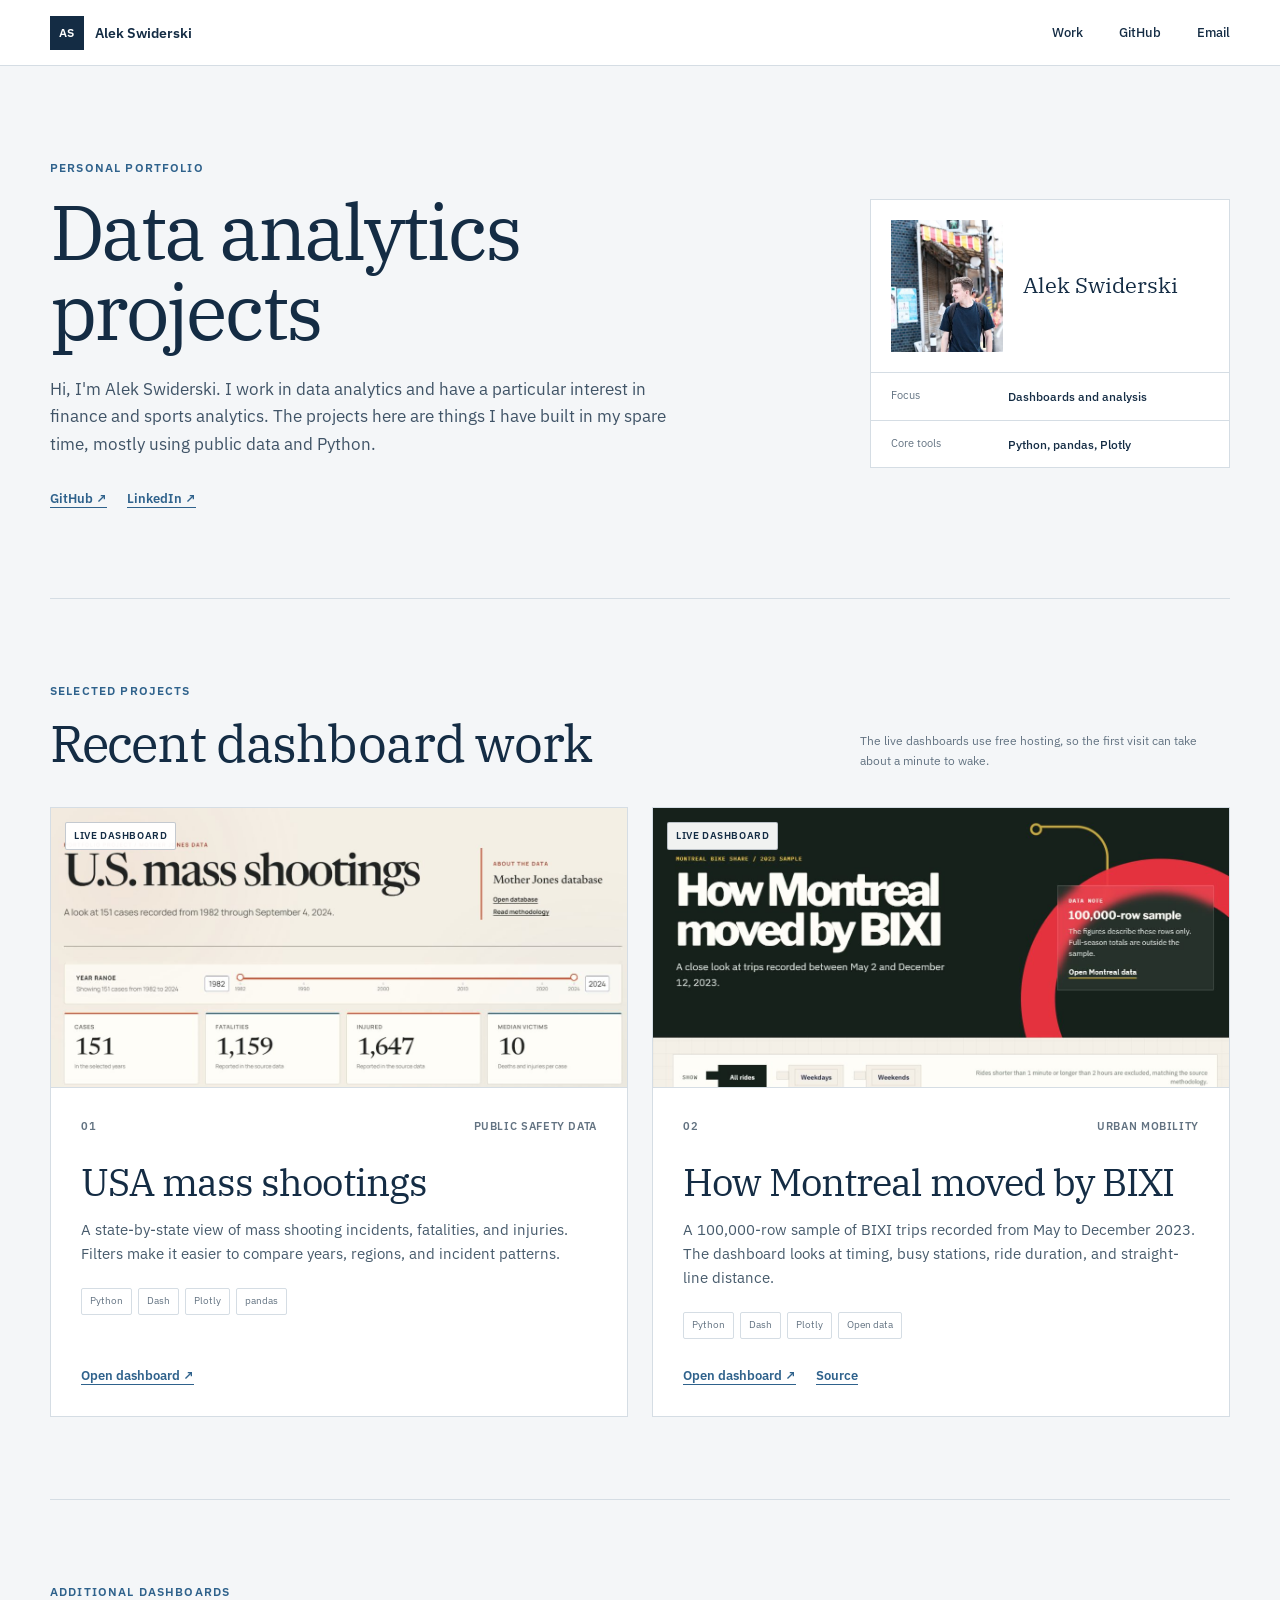
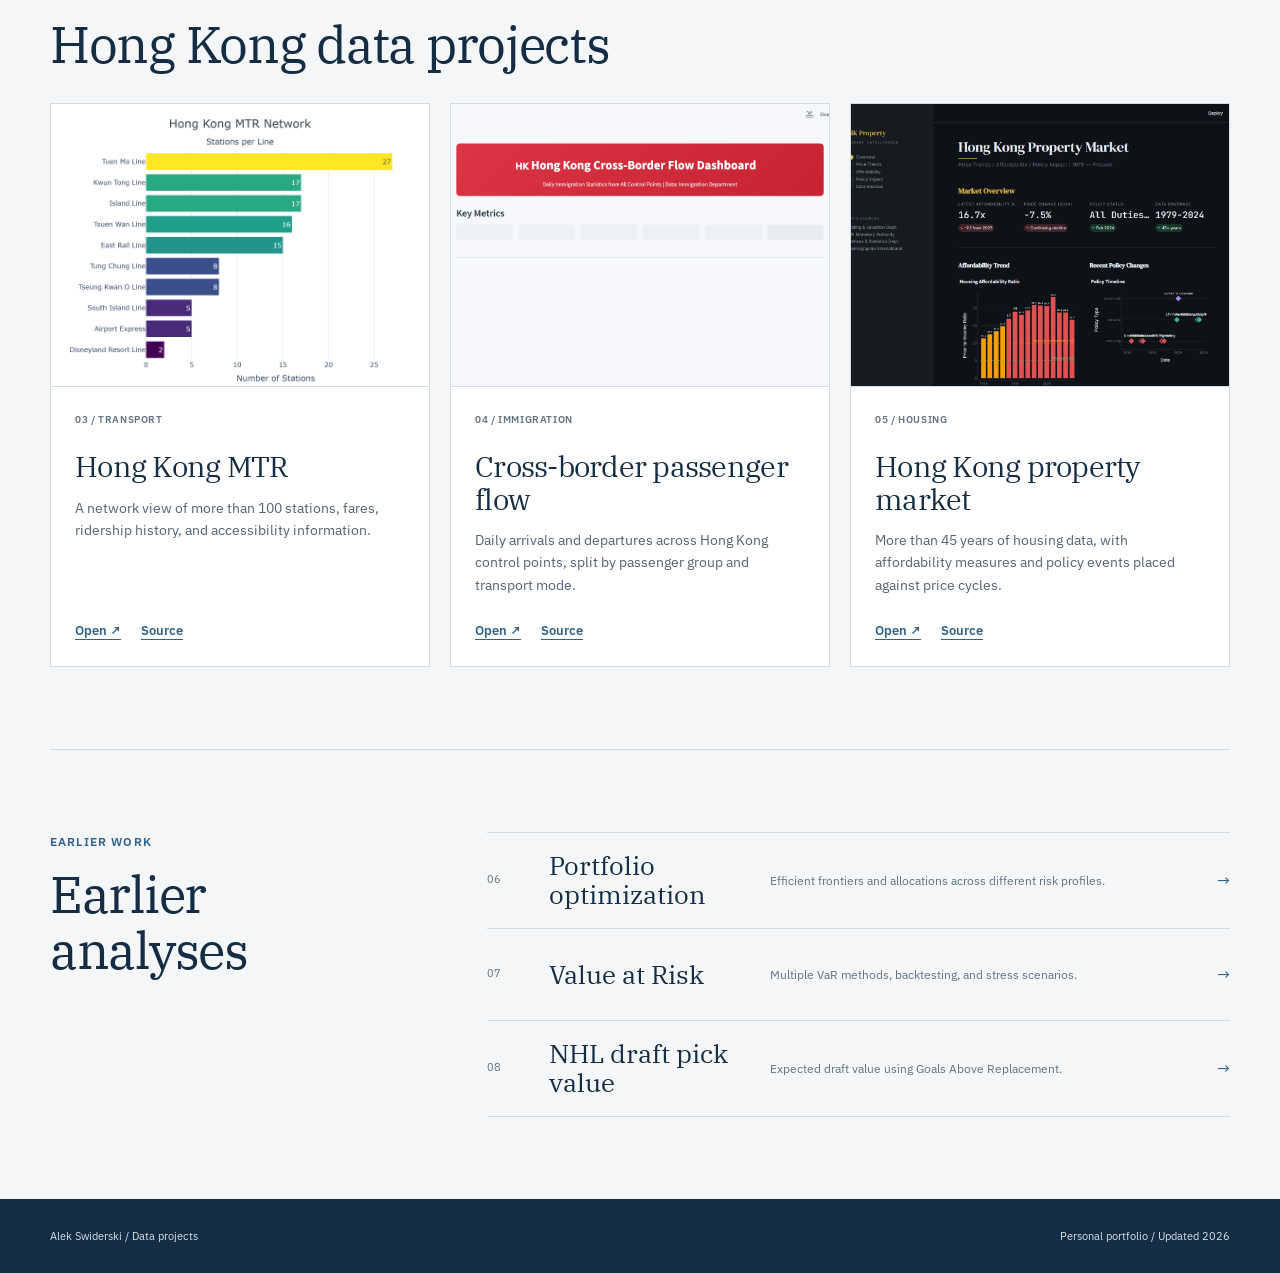
==== commit 149e90f1: "Refine portfolio introduction" ====
--- a/index.html
+++ b/index.html
@@ -30,7 +30,7 @@
         </a>
         <nav class="site-nav" aria-label="Primary navigation">
             <a href="#work">Work</a>
-            <a href="#about">About</a>
+            <a href="https://github.com/alekswiderski" target="_blank" rel="noopener noreferrer">GitHub</a>
             <a href="mailto:alekswiderski@gmail.com">Email</a>
         </nav>
     </header>
@@ -41,12 +41,11 @@
                 <p class="eyebrow">Personal portfolio</p>
                 <h1 id="hero-title">Data analytics projects</h1>
                 <p class="hero-intro">
-                    This page collects projects I have built outside my day-to-day work. Most begin with a public dataset and a question I wanted to answer. I usually work in Python.
+                    Hi, I'm Alek Swiderski. I work in data analytics and have a particular interest in finance and sports analytics. The projects here are things I have built in my spare time, mostly using public data and Python.
                 </p>
                 <div class="hero-actions">
-                    <a class="button button-primary" href="#work">View projects</a>
                     <a class="text-link" href="https://github.com/alekswiderski" target="_blank" rel="noopener noreferrer">GitHub <span aria-hidden="true">↗</span></a>
-                    <a class="text-link" href="https://www.linkedin.com/in/alek-swiderski-hurteau-61b238170/" target="_blank" rel="noopener noreferrer">LinkedIn <span aria-hidden="true">↗</span></a>
+                    <a class="text-link" href="https://www.linkedin.com/in/alek-swiderski-61b238170/" target="_blank" rel="noopener noreferrer">LinkedIn <span aria-hidden="true">↗</span></a>
                 </div>
             </div>
 
@@ -59,10 +58,6 @@
                     <div>
                         <dt>Focus</dt>
                         <dd>Dashboards and analysis</dd>
-                    </div>
-                    <div>
-                        <dt>Portfolio</dt>
-                        <dd>5 dashboards, 3 analyses</dd>
                     </div>
                     <div>
                         <dt>Core tools</dt>
@@ -208,21 +203,6 @@
             </div>
         </section>
 
-        <section class="about-section" id="about" aria-labelledby="about-title">
-            <div class="about-label">
-                <p class="eyebrow">Background</p>
-                <h2 id="about-title">About the portfolio</h2>
-            </div>
-            <div class="about-copy">
-                <p>I work in data analytics and use personal projects to keep learning. Public datasets are useful for that because they often need a fair amount of cleaning and context before the numbers mean much.</p>
-                <p>Everything here is self-directed. I did the data work and built the interfaces, then deployed the apps myself. Most are built in Python using pandas and Plotly, with Dash or Streamlit for the web layer.</p>
-                <div class="contact-row">
-                    <a href="mailto:alekswiderski@gmail.com">alekswiderski@gmail.com</a>
-                    <a href="https://www.linkedin.com/in/alek-swiderski-hurteau-61b238170/" target="_blank" rel="noopener noreferrer">LinkedIn <span aria-hidden="true">↗</span></a>
-                    <a href="https://github.com/alekswiderski" target="_blank" rel="noopener noreferrer">GitHub <span aria-hidden="true">↗</span></a>
-                </div>
-            </div>
-        </section>
     </main>
 
     <footer class="site-footer">
--- a/styles.css
+++ b/styles.css
@@ -122,26 +122,12 @@
     font-size: clamp(1.03rem, 1.3vw, 1.18rem);
 }
 
-.hero-actions, .project-actions, .contact-row {
+.hero-actions, .project-actions {
     display: flex;
     align-items: center;
     flex-wrap: wrap;
     gap: 20px;
 }
-
-.button {
-    display: inline-flex;
-    align-items: center;
-    min-height: 44px;
-    padding: 0 18px;
-    border: 1px solid var(--navy);
-    border-radius: 2px;
-    font-size: 0.82rem;
-    font-weight: 600;
-    text-decoration: none;
-}
-.button-primary { color: white; background: var(--navy); }
-.button-primary:hover { background: #1e4567; }
 
 .text-link, .project-link, .source-link {
     color: var(--blue);
@@ -189,7 +175,7 @@
 .quick-facts dt { color: var(--muted); font-size: 0.7rem; }
 .quick-facts dd { margin: 0; color: var(--navy); font-size: 0.78rem; font-weight: 500; }
 
-.work-section, .project-section, .archive-section, .about-section {
+.work-section, .project-section, .archive-section {
     width: min(1180px, calc(100% - 48px));
     margin: 0 auto;
     padding: 82px 0;
@@ -204,7 +190,7 @@
     margin-bottom: 36px;
 }
 
-.section-heading h2, .archive-heading h2, .about-label h2 {
+.section-heading h2, .archive-heading h2 {
     margin: 0;
     color: var(--navy);
     font-family: var(--serif);
@@ -341,16 +327,6 @@
 .archive-desc { color: var(--muted); font-size: 0.78rem; }
 .archive-arrow { justify-self: end; color: var(--blue); }
 
-.about-section {
-    display: grid;
-    grid-template-columns: 0.45fr 1fr;
-    gap: 8vw;
-}
-.about-copy { max-width: 740px; }
-.about-copy > p { margin-bottom: 20px; color: #3f5365; font-size: 1rem; line-height: 1.75; }
-.contact-row { margin-top: 34px; padding-top: 22px; border-top: 1px solid var(--line); }
-.contact-row a { color: var(--blue); font-size: 0.77rem; font-weight: 600; text-underline-offset: 4px; }
-
 .site-footer {
     display: flex;
     justify-content: space-between;
@@ -370,7 +346,7 @@
     .project-grid { grid-template-columns: 1fr 1fr; }
     .project-card:last-child { grid-column: 1 / -1; }
     .project-card:last-child .card-image { aspect-ratio: 2 / 1; }
-    .archive-section, .about-section { grid-template-columns: 1fr; gap: 42px; }
+    .archive-section { grid-template-columns: 1fr; gap: 42px; }
 }
 
 @media (max-width: 640px) {
@@ -378,17 +354,17 @@
     .wordmark > span:last-child { display: none; }
     .site-nav { gap: 16px; }
     .site-nav a { font-size: 0.74rem; }
-    .hero, .work-section, .project-section, .archive-section, .about-section { width: calc(100% - 36px); }
+    .hero, .work-section, .project-section, .archive-section { width: calc(100% - 36px); }
     .hero { gap: 46px; padding: 64px 0; }
     h1 { font-size: 3.5rem; }
     .hero-intro { font-size: 0.98rem; }
     .portrait-wrap { grid-template-columns: 88px 1fr; }
     .portrait-wrap img { width: 88px; height: 104px; }
     .quick-facts div { grid-template-columns: 92px 1fr; }
-    .work-section, .project-section, .archive-section, .about-section { padding: 64px 0; }
+    .work-section, .project-section, .archive-section { padding: 64px 0; }
     .section-heading { display: block; margin-bottom: 28px; }
     .section-note { margin-top: 18px; }
-    .section-heading h2, .archive-heading h2, .about-label h2 { font-size: 2.65rem; }
+    .section-heading h2, .archive-heading h2 { font-size: 2.65rem; }
     .featured-grid, .project-grid { grid-template-columns: 1fr; }
     .project-image-link { height: 220px; }
     .featured-body { padding: 24px; }
@@ -397,7 +373,6 @@
     .archive-item { grid-template-columns: 30px 1fr 18px; gap: 10px; }
     .archive-desc { grid-column: 2 / 4; }
     .archive-arrow { grid-column: 3; grid-row: 1; }
-    .contact-row { align-items: flex-start; flex-direction: column; }
     .site-footer { align-items: flex-start; flex-direction: column; padding: 24px 18px; }
 }
 
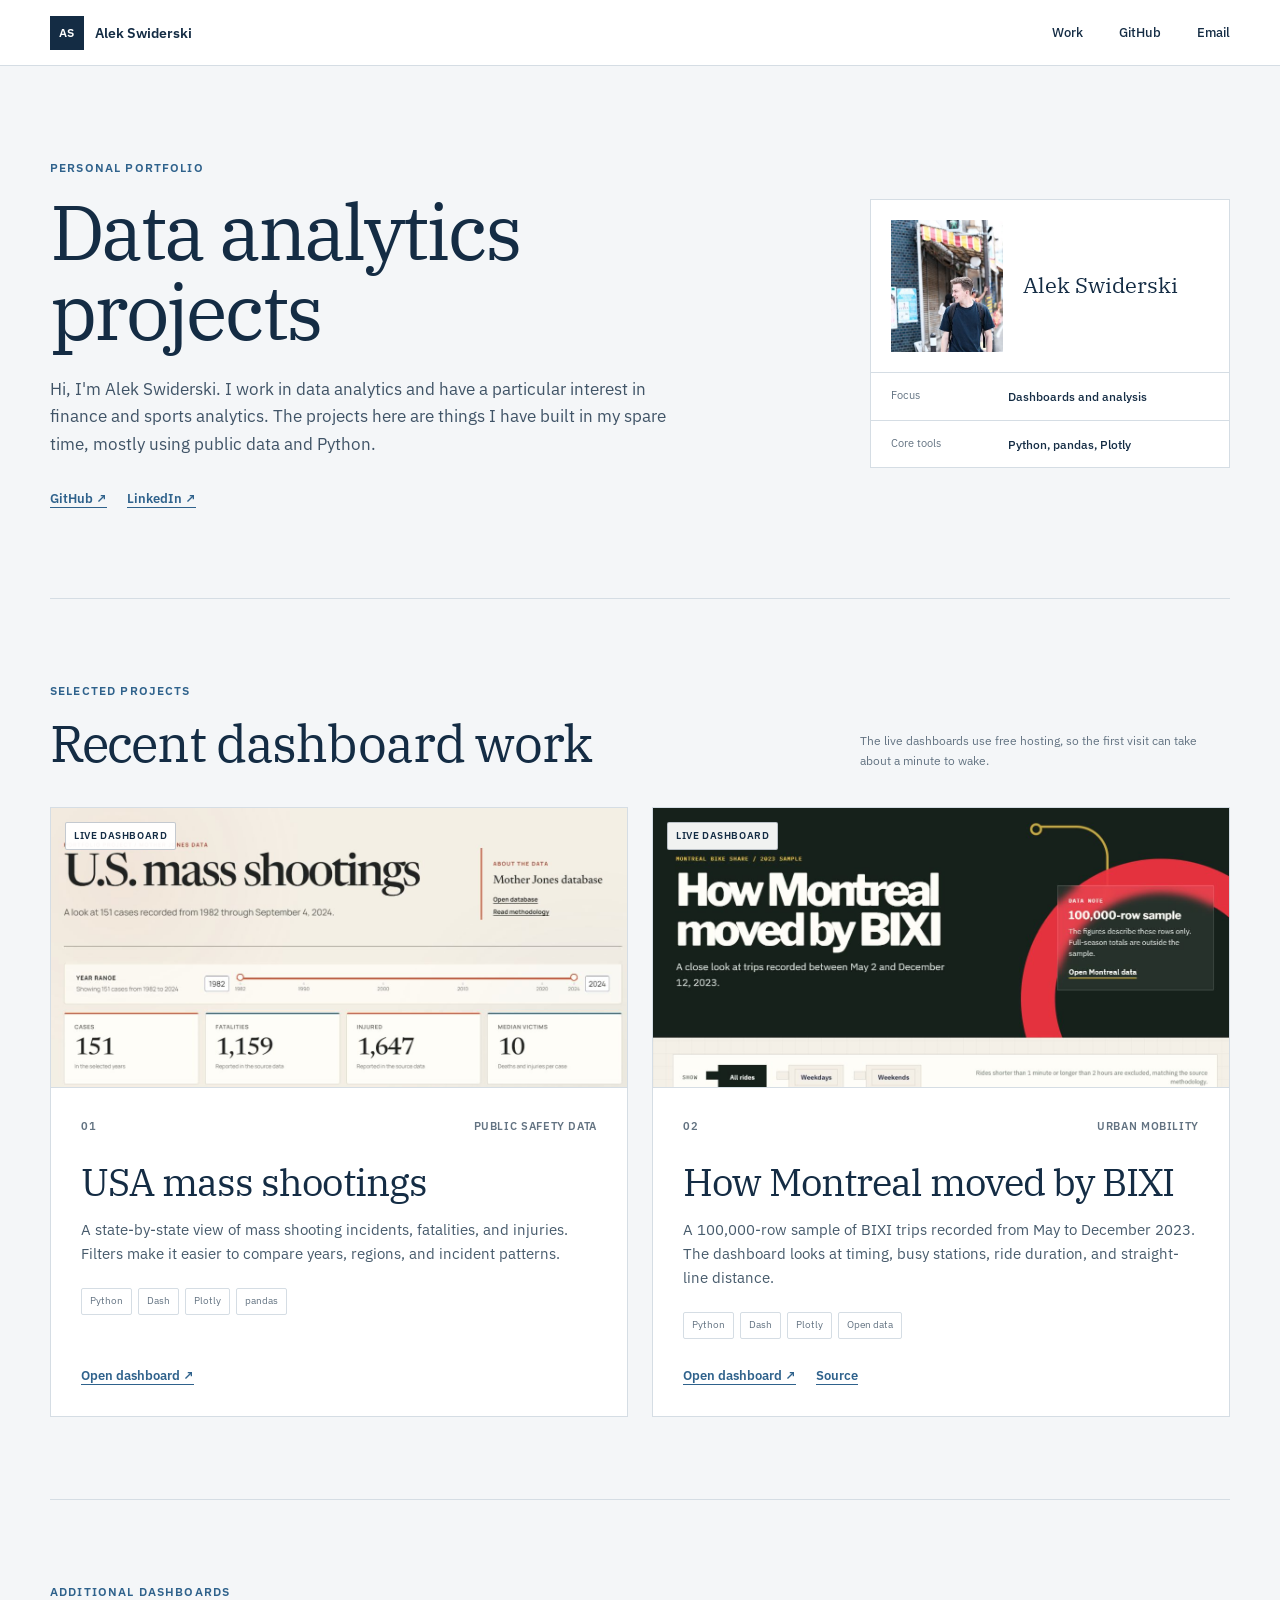
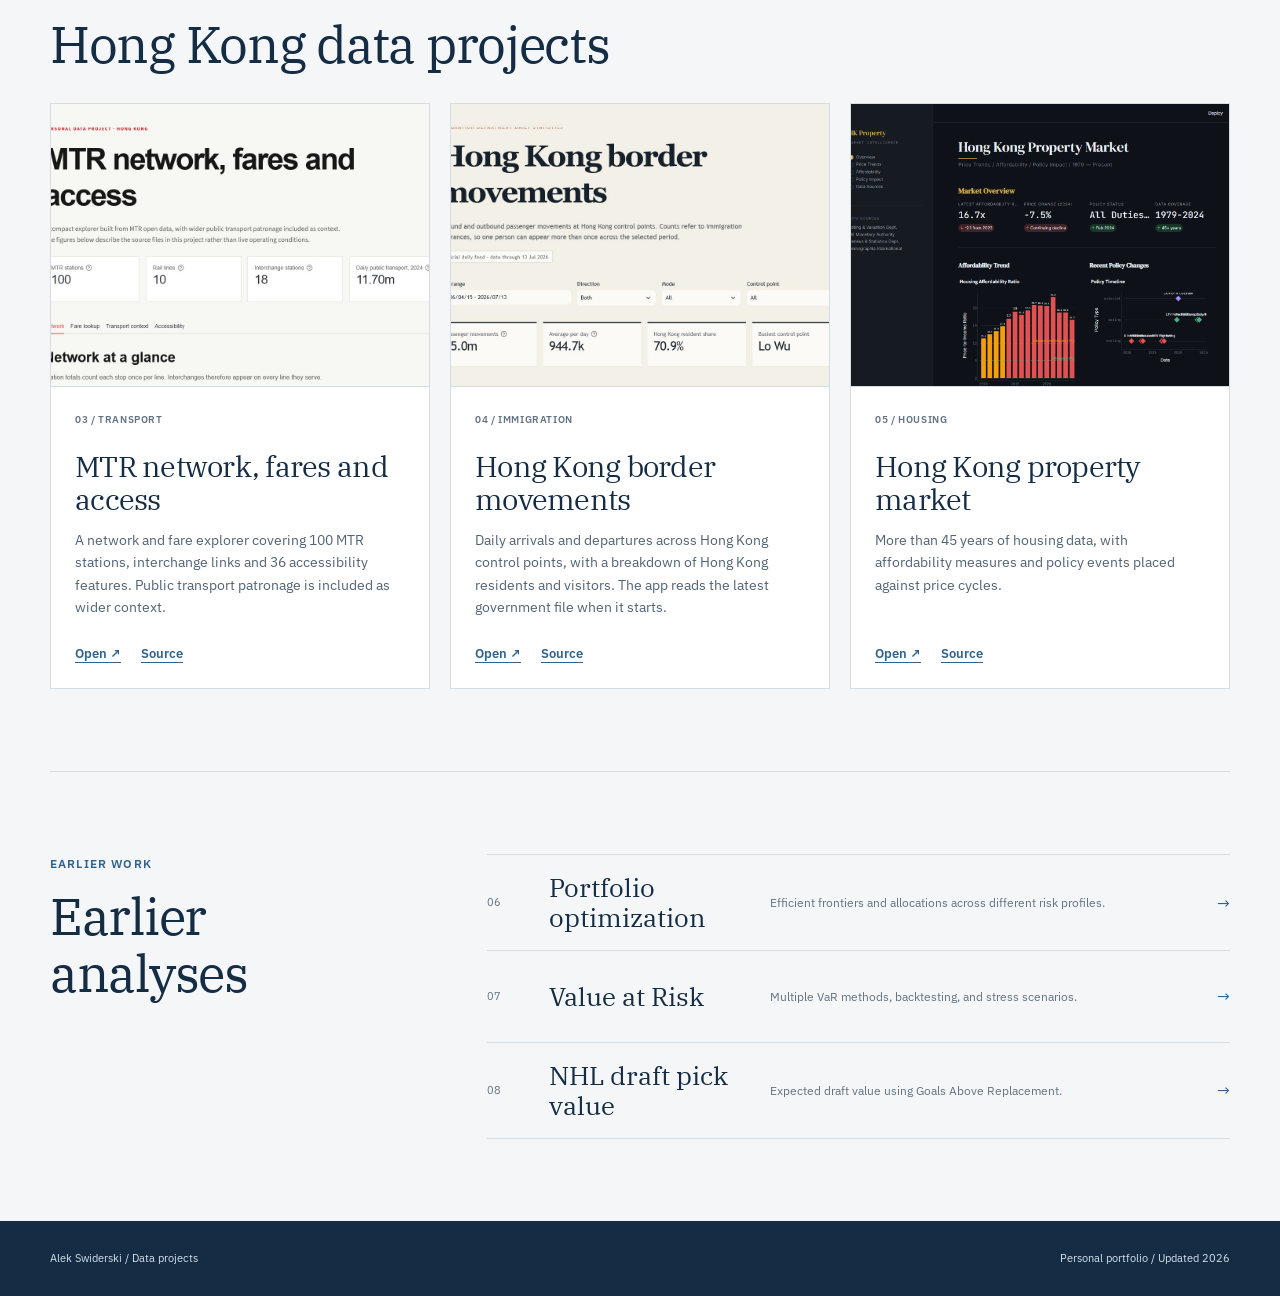
==== commit d997181b: "Refresh MTR and border movement projects" ====
--- a/index.html
+++ b/index.html
@@ -131,12 +131,12 @@
             <div class="project-grid">
                 <article class="project-card">
                     <a class="card-image" href="https://hk-mtr-dashboard.onrender.com/" target="_blank" rel="noopener noreferrer" aria-label="Open the Hong Kong MTR dashboard">
-                        <img src="mtr_preview.png" alt="Hong Kong MTR network dashboard" width="1600" height="1200" loading="lazy" decoding="async">
+                        <img src="mtr_preview.png?v=20260714" alt="Hong Kong MTR network, fare and accessibility explorer" width="1280" height="720" loading="lazy" decoding="async">
                     </a>
                     <div class="card-body">
                         <p class="card-number">03 / Transport</p>
-                        <h3>Hong Kong MTR</h3>
-                        <p>A network view of more than 100 stations, fares, ridership history, and accessibility information.</p>
+                        <h3>MTR network, fares and access</h3>
+                        <p>A network and fare explorer covering 100 MTR stations, interchange links and 36 accessibility features. Public transport patronage is included as wider context.</p>
                         <div class="project-actions">
                             <a class="project-link" href="https://hk-mtr-dashboard.onrender.com/" target="_blank" rel="noopener noreferrer">Open <span aria-hidden="true">↗</span></a>
                             <a class="source-link" href="https://github.com/AlekSwiderski/hk-mtr-dashboard" target="_blank" rel="noopener noreferrer">Source</a>
@@ -146,12 +146,12 @@
 
                 <article class="project-card">
                     <a class="card-image" href="https://hk-cross-border-dashboard.onrender.com/" target="_blank" rel="noopener noreferrer" aria-label="Open the Hong Kong cross-border dashboard">
-                        <img src="cross_border_preview.png" alt="Hong Kong passenger flow dashboard" width="1200" height="800" loading="lazy" decoding="async">
+                        <img src="cross_border_preview.png?v=20260714" alt="Hong Kong border movements dashboard" width="1280" height="720" loading="lazy" decoding="async">
                     </a>
                     <div class="card-body">
                         <p class="card-number">04 / Immigration</p>
-                        <h3>Cross-border passenger flow</h3>
-                        <p>Daily arrivals and departures across Hong Kong control points, split by passenger group and transport mode.</p>
+                        <h3>Hong Kong border movements</h3>
+                        <p>Daily arrivals and departures across Hong Kong control points, with a breakdown of Hong Kong residents and visitors. The app reads the latest government file when it starts.</p>
                         <div class="project-actions">
                             <a class="project-link" href="https://hk-cross-border-dashboard.onrender.com/" target="_blank" rel="noopener noreferrer">Open <span aria-hidden="true">↗</span></a>
                             <a class="source-link" href="https://github.com/AlekSwiderski/hk-cross-border-dashboard" target="_blank" rel="noopener noreferrer">Source</a>
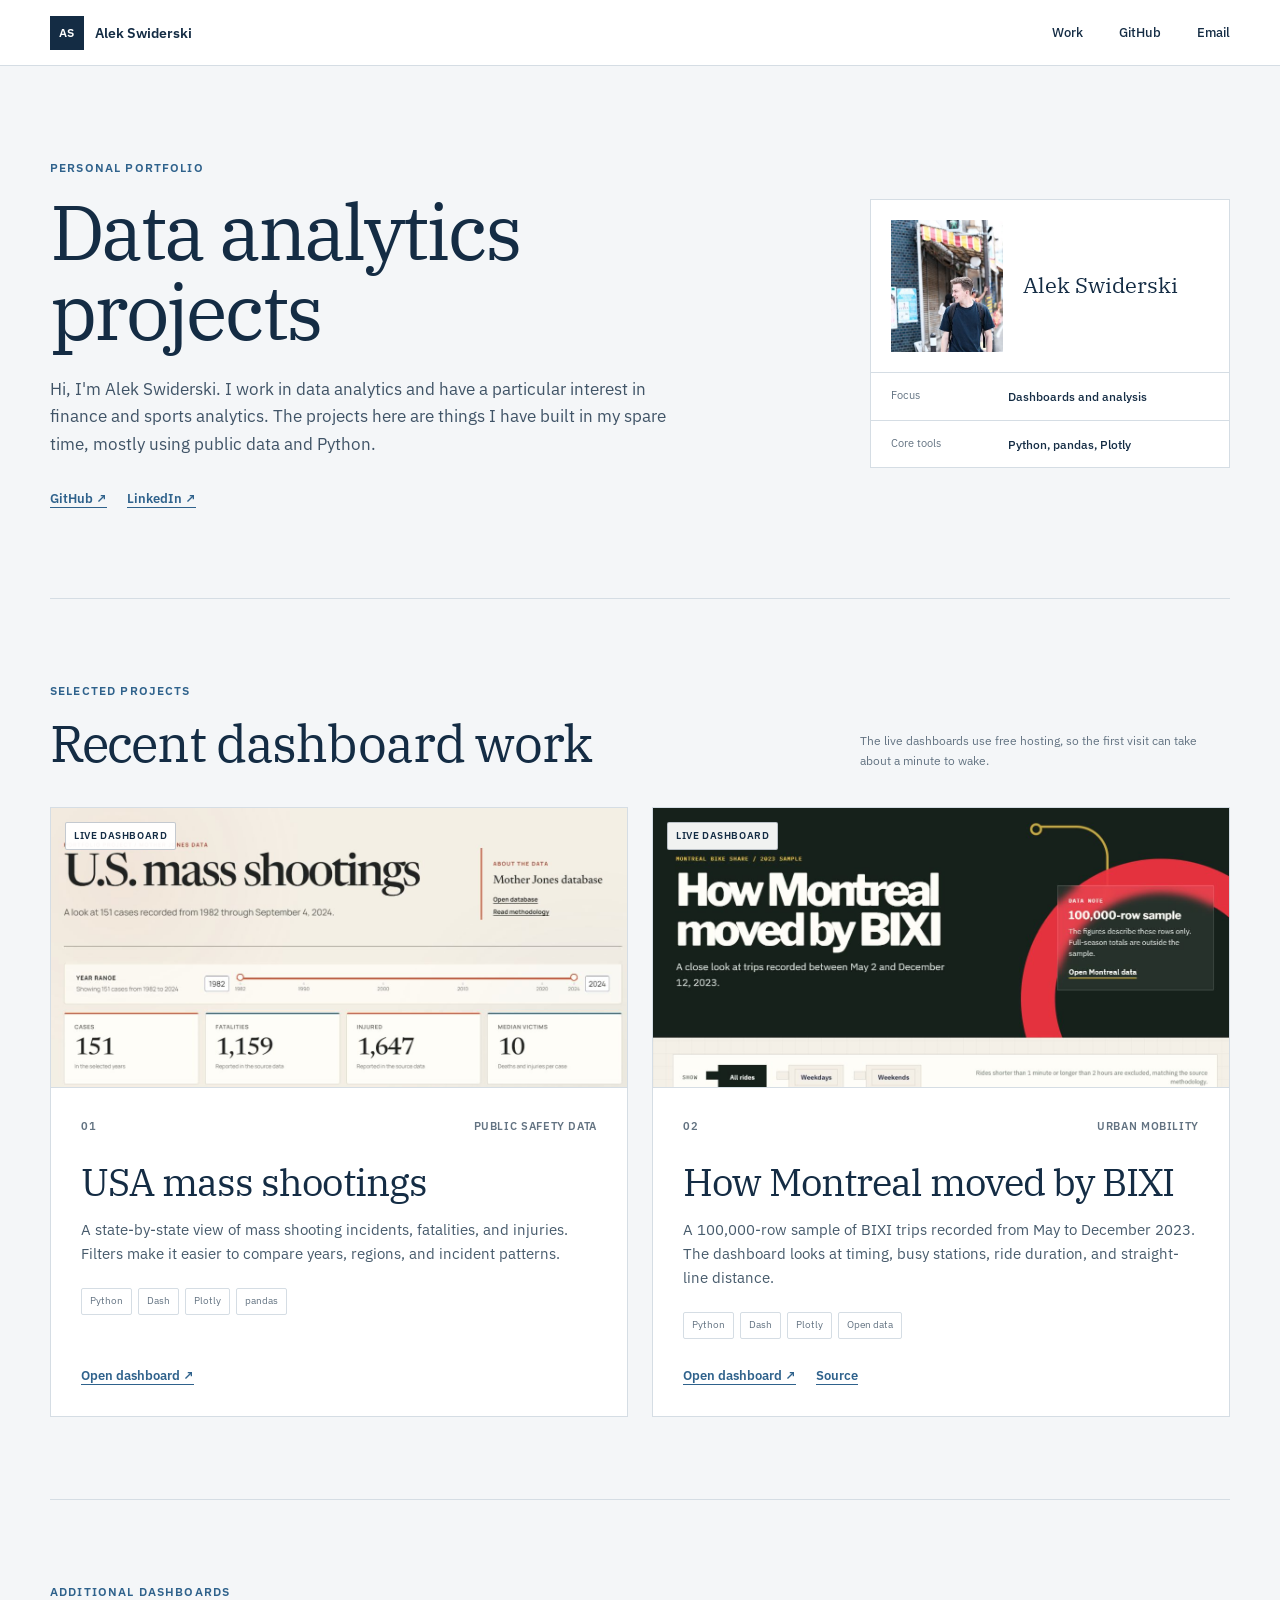
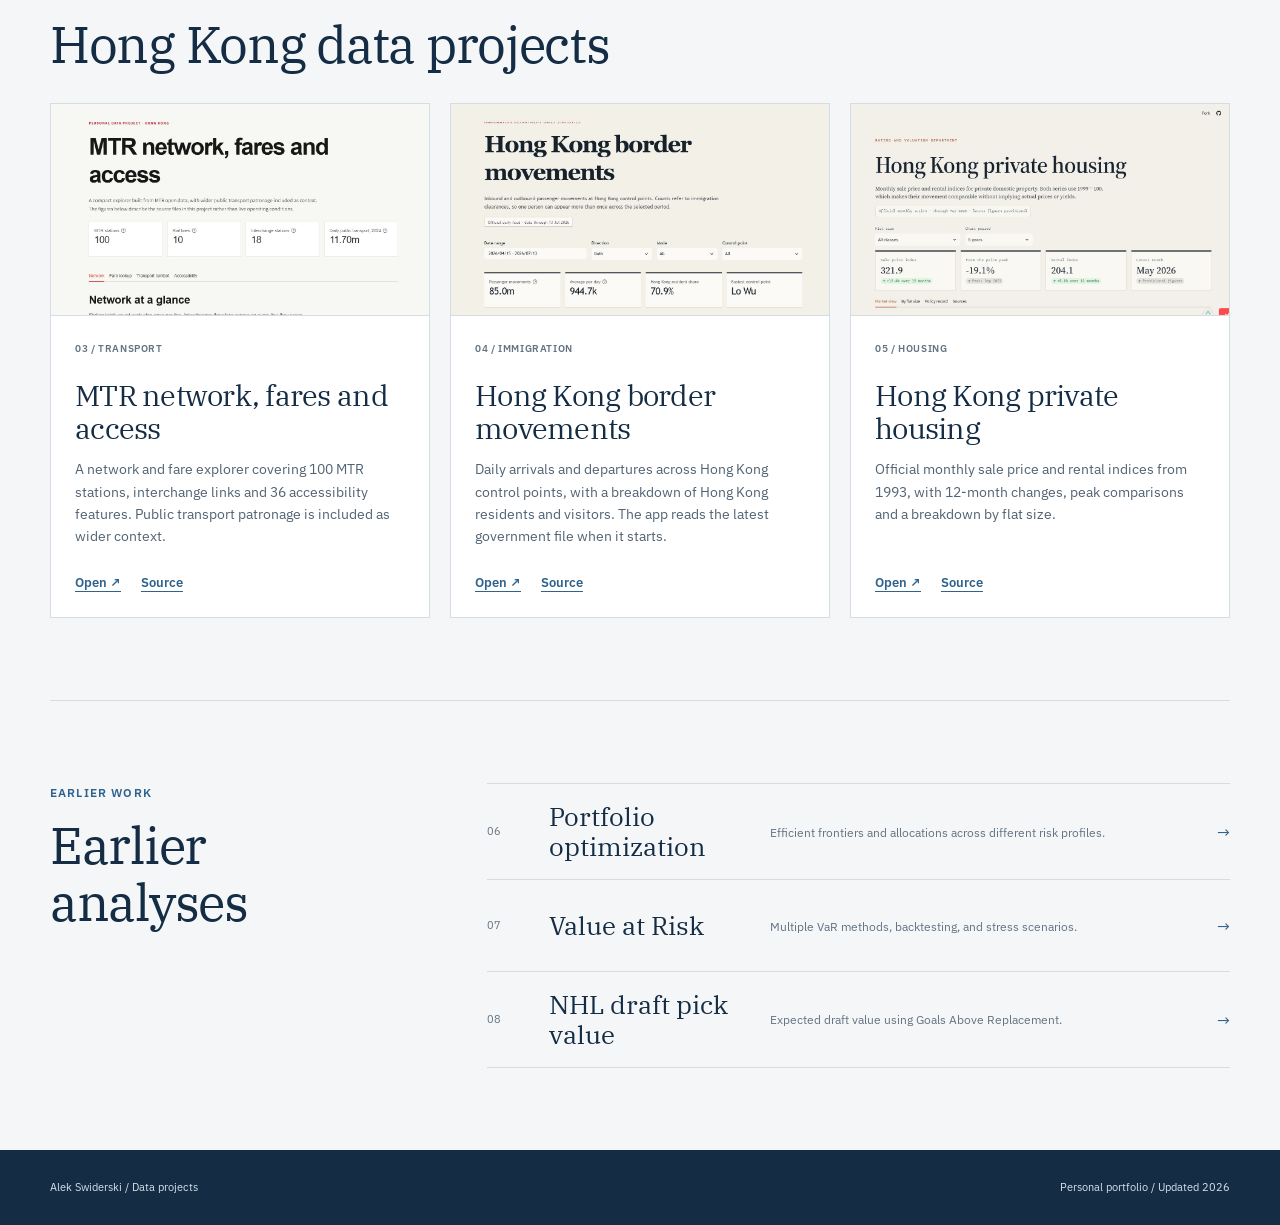
==== commit 9b498914: "Refresh private housing portfolio entry" ====
--- a/index.html
+++ b/index.html
@@ -18,7 +18,7 @@
     <link rel="preconnect" href="https://fonts.googleapis.com">
     <link rel="preconnect" href="https://fonts.gstatic.com" crossorigin>
     <link href="https://fonts.googleapis.com/css2?family=IBM+Plex+Sans:wght@400;500;600&family=IBM+Plex+Serif:wght@400;500&display=swap" rel="stylesheet">
-    <link rel="stylesheet" href="styles.css">
+    <link rel="stylesheet" href="styles.css?v=20260714-2">
 </head>
 <body>
     <a class="skip-link" href="#work">Skip to selected work</a>
@@ -131,7 +131,7 @@
             <div class="project-grid">
                 <article class="project-card">
                     <a class="card-image" href="https://hk-mtr-dashboard.onrender.com/" target="_blank" rel="noopener noreferrer" aria-label="Open the Hong Kong MTR dashboard">
-                        <img src="mtr_preview.png?v=20260714" alt="Hong Kong MTR network, fare and accessibility explorer" width="1280" height="720" loading="lazy" decoding="async">
+                        <img src="mtr_preview.png?v=20260714" alt="Hong Kong MTR network, fare and accessibility explorer" width="1248" height="720" loading="lazy" decoding="async">
                     </a>
                     <div class="card-body">
                         <p class="card-number">03 / Transport</p>
@@ -146,7 +146,7 @@
 
                 <article class="project-card">
                     <a class="card-image" href="https://hk-cross-border-dashboard.onrender.com/" target="_blank" rel="noopener noreferrer" aria-label="Open the Hong Kong cross-border dashboard">
-                        <img src="cross_border_preview.png?v=20260714" alt="Hong Kong border movements dashboard" width="1280" height="720" loading="lazy" decoding="async">
+                        <img src="cross_border_preview.png?v=20260714" alt="Hong Kong border movements dashboard" width="1248" height="720" loading="lazy" decoding="async">
                     </a>
                     <div class="card-body">
                         <p class="card-number">04 / Immigration</p>
@@ -160,13 +160,13 @@
                 </article>
 
                 <article class="project-card">
-                    <a class="card-image" href="https://alekswiderskiappio-6gsea6xfxap4xwqfjxy46p.streamlit.app/" target="_blank" rel="noopener noreferrer" aria-label="Open the Hong Kong property market dashboard">
-                        <img src="hk_property_preview.png" alt="Hong Kong property market dashboard" width="1280" height="900" loading="lazy" decoding="async">
+                    <a class="card-image" href="https://alekswiderskiappio-6gsea6xfxap4xwqfjxy46p.streamlit.app/" target="_blank" rel="noopener noreferrer" aria-label="Open the Hong Kong private housing dashboard">
+                        <img src="hk_property_preview.png?v=20260714" alt="Hong Kong private housing dashboard" width="1248" height="720" loading="lazy" decoding="async">
                     </a>
                     <div class="card-body">
                         <p class="card-number">05 / Housing</p>
-                        <h3>Hong Kong property market</h3>
-                        <p>More than 45 years of housing data, with affordability measures and policy events placed against price cycles.</p>
+                        <h3>Hong Kong private housing</h3>
+                        <p>Official monthly sale price and rental indices from 1993, with 12-month changes, peak comparisons and a breakdown by flat size.</p>
                         <div class="project-actions">
                             <a class="project-link" href="https://alekswiderskiappio-6gsea6xfxap4xwqfjxy46p.streamlit.app/" target="_blank" rel="noopener noreferrer">Open <span aria-hidden="true">↗</span></a>
                             <a class="source-link" href="https://github.com/alekswiderski/alekswiderski.github.io/tree/main/hk-property-dashboard" target="_blank" rel="noopener noreferrer">Source</a>
--- a/styles.css
+++ b/styles.css
@@ -298,7 +298,7 @@
 
 .compact-heading { margin-bottom: 30px; }
 .project-grid { display: grid; grid-template-columns: repeat(3, minmax(0, 1fr)); gap: 20px; }
-.card-image { aspect-ratio: 4 / 3; }
+.card-image { aspect-ratio: 16 / 9; }
 .card-body { display: flex; flex: 1; flex-direction: column; padding: 24px; }
 .card-number { margin-bottom: 22px; color: var(--muted); font-size: 0.65rem; font-weight: 600; letter-spacing: 0.06em; text-transform: uppercase; }
 .card-body h3 { font-size: clamp(1.65rem, 2.3vw, 2.2rem); }
@@ -369,7 +369,7 @@
     .project-image-link { height: 220px; }
     .featured-body { padding: 24px; }
     .project-card:last-child { grid-column: auto; }
-    .project-card:last-child .card-image { aspect-ratio: 4 / 3; }
+    .project-card:last-child .card-image { aspect-ratio: 16 / 9; }
     .archive-item { grid-template-columns: 30px 1fr 18px; gap: 10px; }
     .archive-desc { grid-column: 2 / 4; }
     .archive-arrow { grid-column: 3; grid-row: 1; }
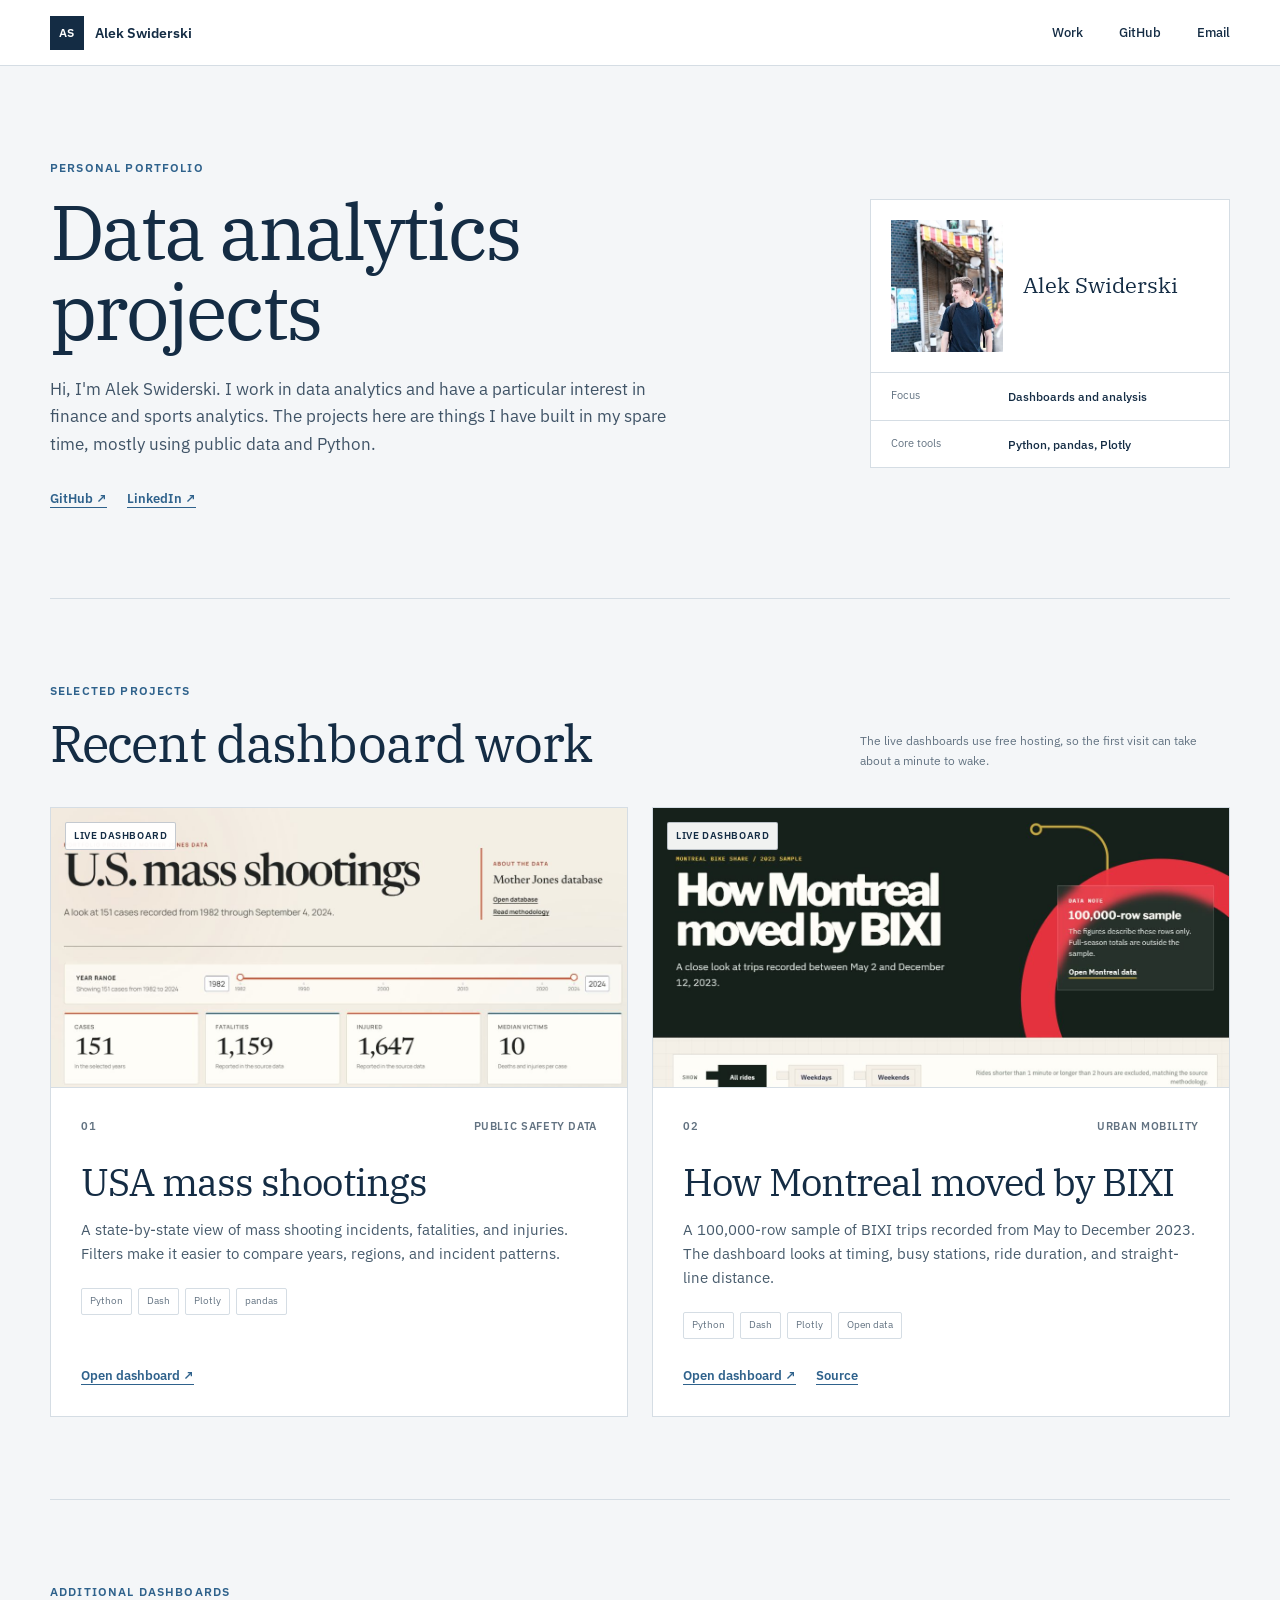
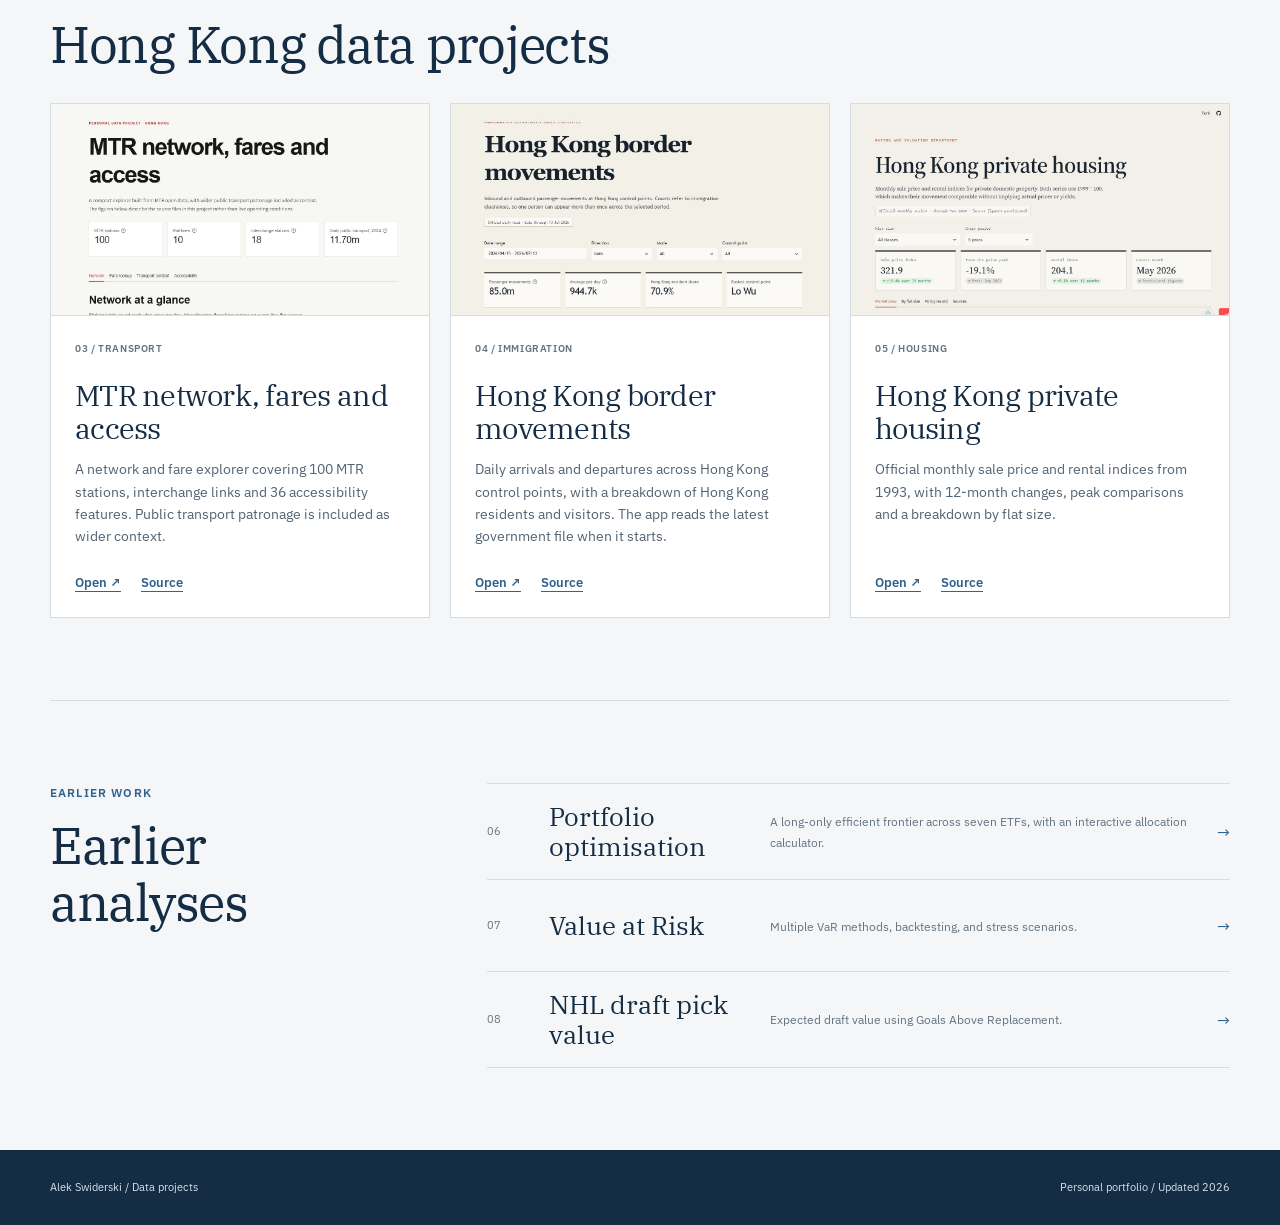
==== commit b08c8e15: "Rebuild portfolio optimisation case study" ====
--- a/index.html
+++ b/index.html
@@ -184,8 +184,8 @@
             <div class="archive-list">
                 <a class="archive-item" href="portfolio-optimization.html">
                     <span class="archive-number">06</span>
-                    <span class="archive-name">Portfolio optimization</span>
-                    <span class="archive-desc">Efficient frontiers and allocations across different risk profiles.</span>
+                    <span class="archive-name">Portfolio optimisation</span>
+                    <span class="archive-desc">A long-only efficient frontier across seven ETFs, with an interactive allocation calculator.</span>
                     <span class="archive-arrow" aria-hidden="true">→</span>
                 </a>
                 <a class="archive-item" href="var-analysis.html">
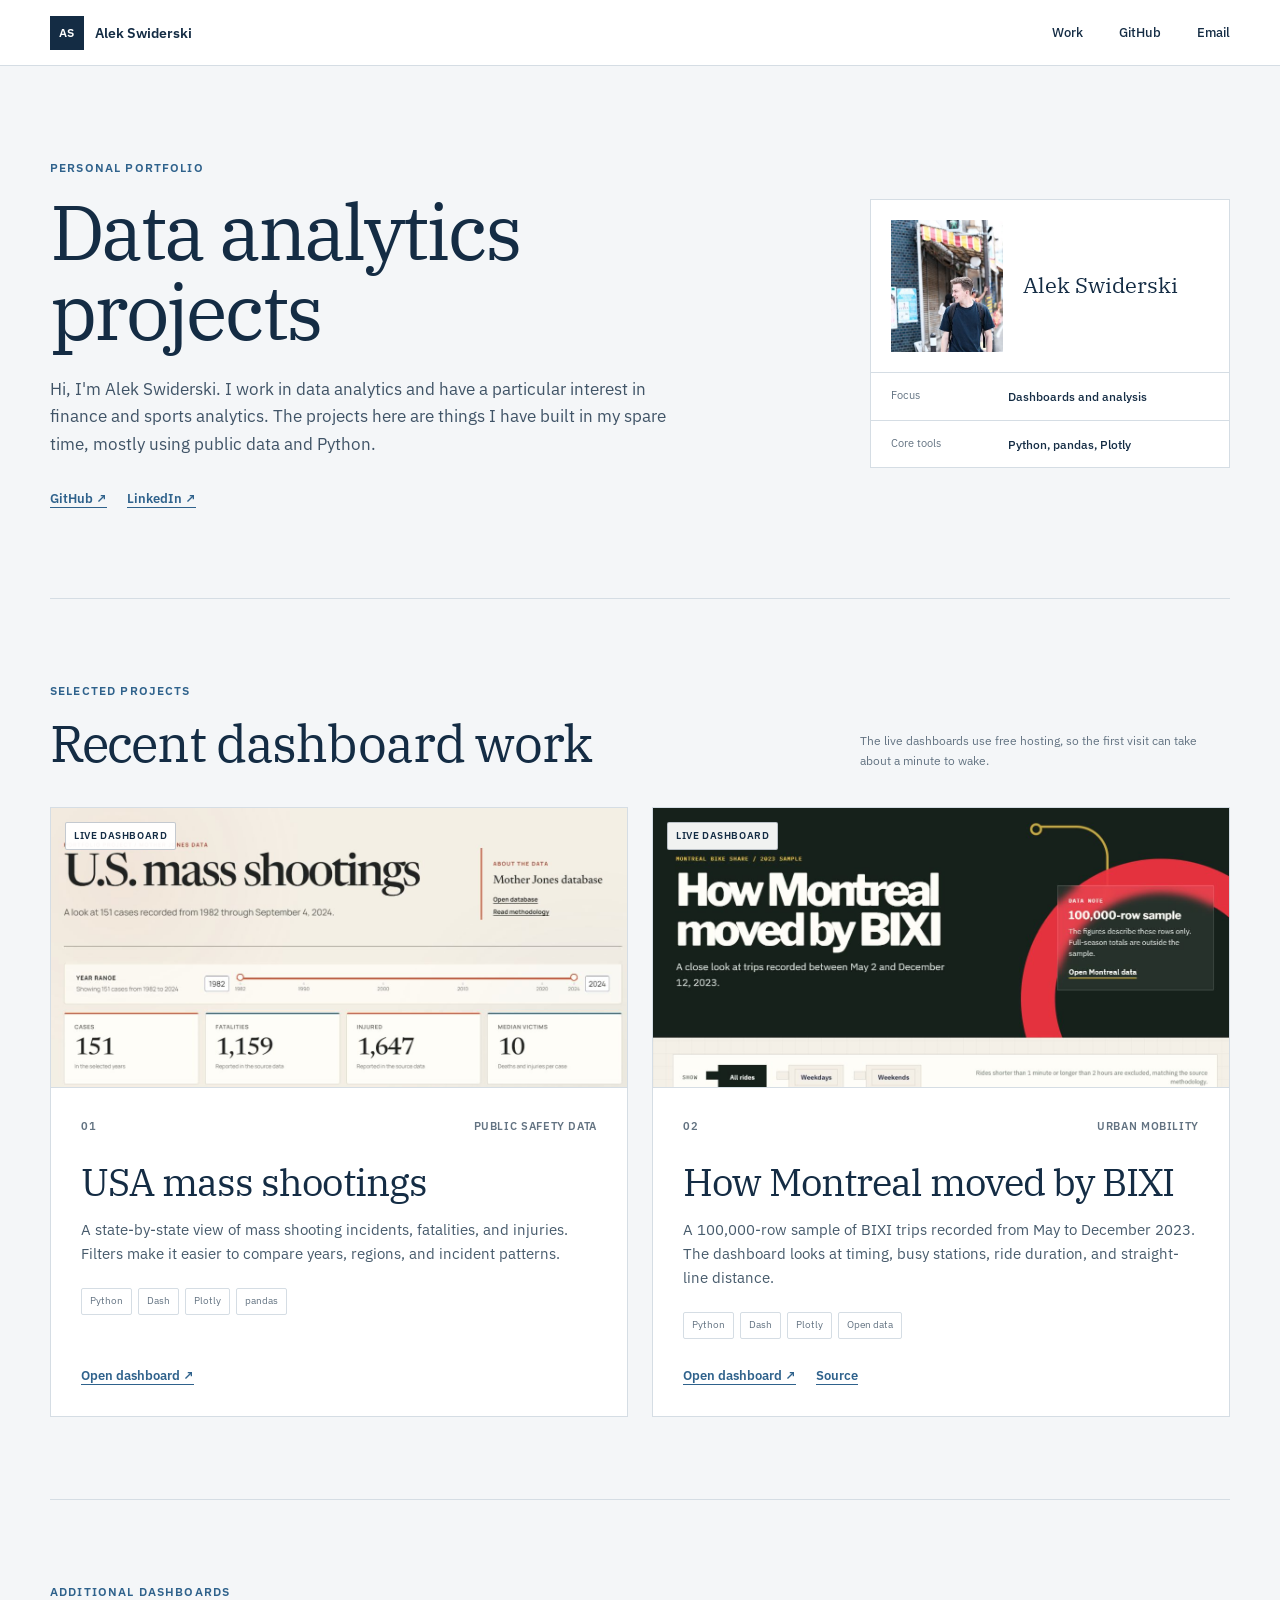
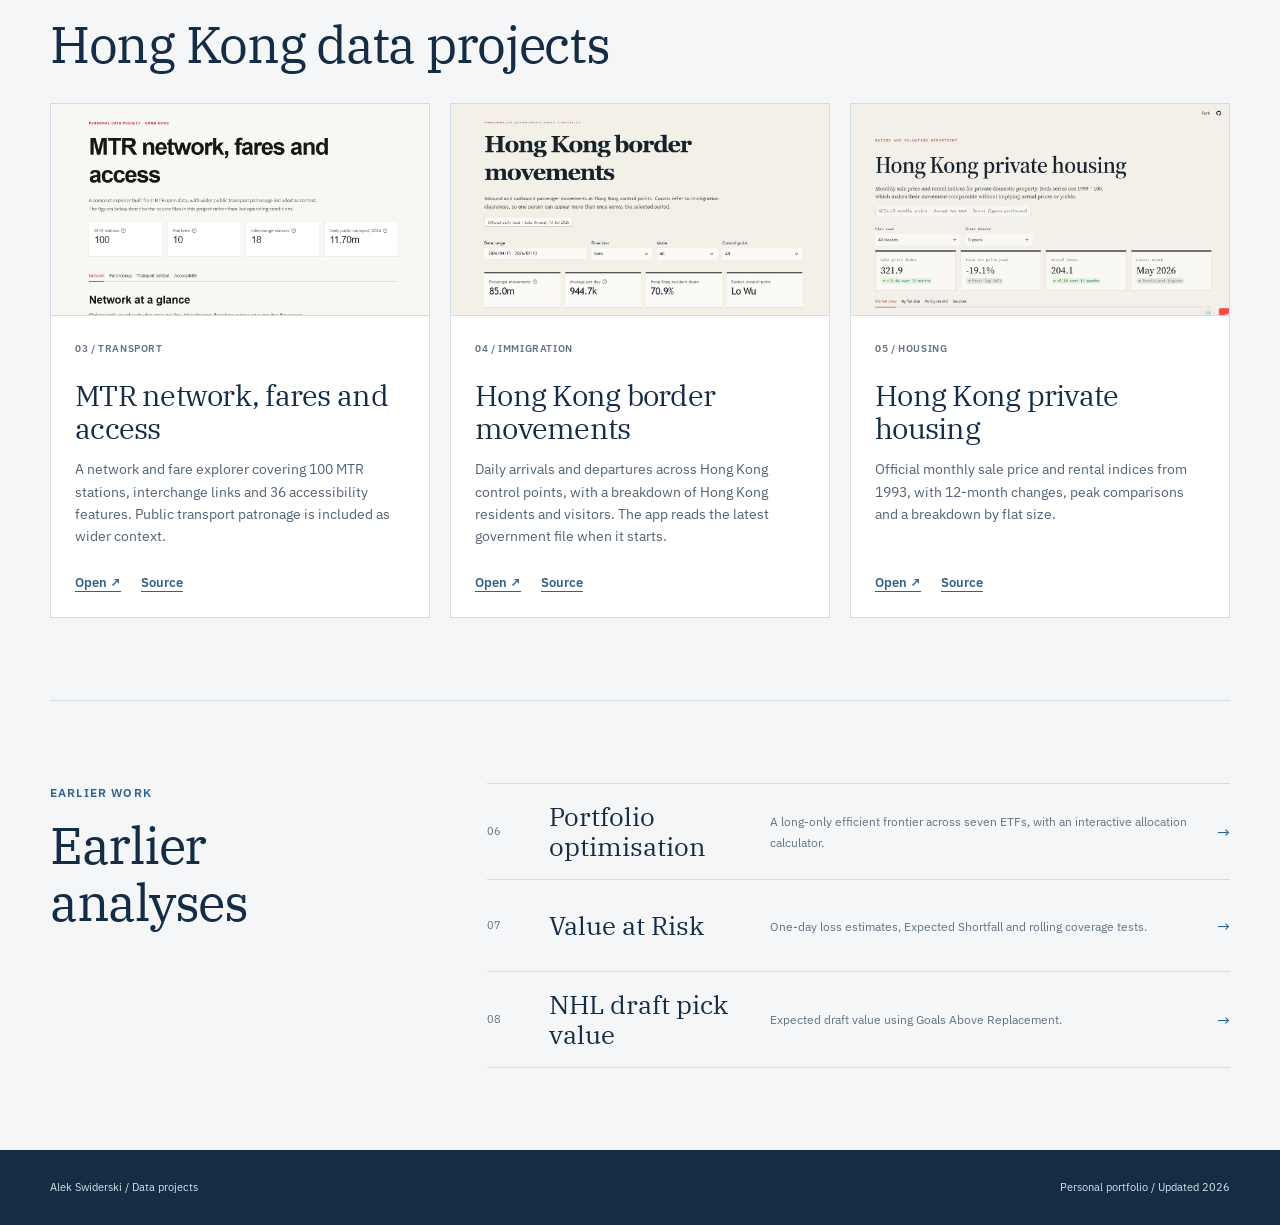
==== commit f43dc5e9: "Rebuild Value at Risk case study" ====
--- a/index.html
+++ b/index.html
@@ -191,7 +191,7 @@
                 <a class="archive-item" href="var-analysis.html">
                     <span class="archive-number">07</span>
                     <span class="archive-name">Value at Risk</span>
-                    <span class="archive-desc">Multiple VaR methods, backtesting, and stress scenarios.</span>
+                    <span class="archive-desc">One-day loss estimates, Expected Shortfall and rolling coverage tests.</span>
                     <span class="archive-arrow" aria-hidden="true">→</span>
                 </a>
                 <a class="archive-item" href="NHL_Expected_Pick_Values_using_GAR.html">
